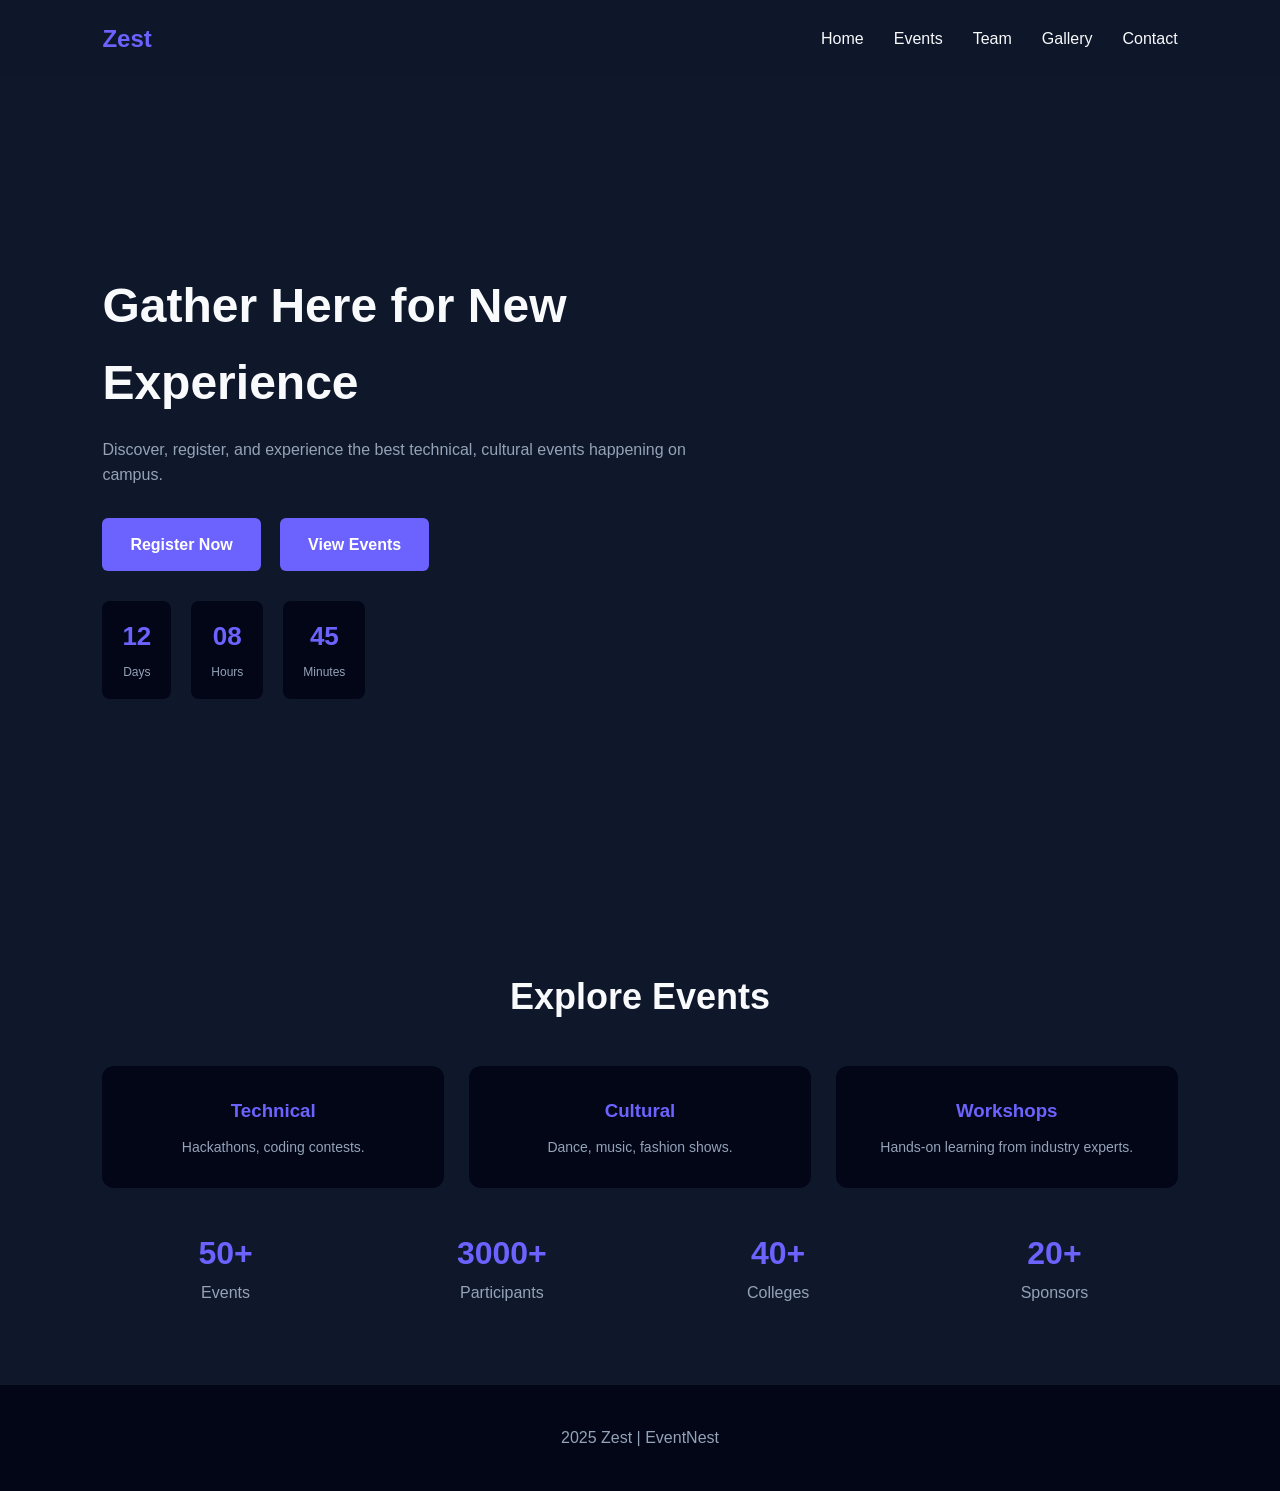
==== HomePage.html @ cb659fc9 "committed lab01 task" ====
<!DOCTYPE html>
<html lang="en">
<head>
    <meta charset="UTF-8">
    <meta name="viewport" content="width=device-width, initial-scale=1.0">
    <title>EventNest</title>

    <style>
        :root {
            --primary: #6c63ff;
            --dark: #0f172a;
            --light: #f8fafc;
            --muted: #94a3b8;
        }

        * {
            margin: 0;
            padding: 0;
            box-sizing: border-box;
            font-family: "Segoe UI", sans-serif;
        }

        body {
            background: var(--dark);
            color: var(--light);
            line-height: 1.6;
        }

        a {
            text-decoration: none;
            color: inherit;
        }

        nav {
            display: flex;
            justify-content: space-between;
            align-items: center;
            padding: 20px 8%;
            position: sticky;
            top: 0;
            background: rgba(15, 23, 42, 0.95);
            z-index: 100;
        }

        nav h1 {
            font-size: 24px;
            font-weight: 700;
            color: var(--primary);
        }

        nav ul {
            list-style: none;
            display: flex;
            gap: 30px;
        }

        nav ul li a:hover {
            color: var(--primary);
        }

        .hero {
            min-height: 90vh;
            display: flex;
            align-items: center;
            padding: 0 8%;
            background: linear-gradient(to right, rgba(15,23,42,0.9), rgba(15,23,42,0.6)),
                        url("https://images.unsplash.com/photo-1523580494863-6f3031224c94") center/cover;
        }

        .hero-content {
            max-width: 600px;
        }

        .hero h2 {
            font-size: 48px;
            margin-bottom: 15px;
        }

        .hero p {
            color: var(--muted);
            margin-bottom: 30px;
        }

        .cta-btn {
            padding: 14px 28px;
            background: var(--primary);
            color: #fff;
            border-radius: 6px;
            font-weight: 600;
            display: inline-block;
            margin-right: 15px;
        } 

        /* COUNTDOWN */
        .countdown {
            margin-top: 30px;
            display: flex;
            gap: 20px;
        }

        .time-box {
            text-align: center;
            background: #020617;
            padding: 15px 20px;
            border-radius: 8px;
        }

        .time-box h3 {
            font-size: 26px;
            color: var(--primary);
        }

        .time-box span {
            font-size: 12px;
            color: var(--muted);
        }

        
        .section {
            padding: 80px 8%;
        }

        .section h2 {
            font-size: 36px;
            margin-bottom: 40px;
            text-align: center;
        }

        .categories {
            display: grid;
            grid-template-columns: repeat(auto-fit, minmax(220px, 1fr));
            gap: 25px;
        }

        .card {
            background: #020617;
            padding: 30px;
            border-radius: 12px;
            text-align: center;
            transition: 0.3s;
        }

        .card:hover {
            transform: translateY(-8px);
            background: #020617;
        }

        .card h3 {
            margin-bottom: 10px;
            color: var(--primary);
        }

        .card p {
            color: var(--muted);
            font-size: 14px;
        }
        .stats {
            display: grid;
            grid-template-columns: repeat(auto-fit, minmax(180px, 1fr));
            gap: 30px;
            text-align: center;
            margin-top: 40px;
        }

        .stat h3 {
            font-size: 32px;
            color: var(--primary);
        }

        .stat span {
            color: var(--muted);
        }
        footer {
            background: #020617;
            padding: 40px 8%;
            text-align: center;
            color: var(--muted);
        }

        @media (max-width: 768px) {
            .hero h2 {
                font-size: 36px;
            }

            nav ul {
                gap: 15px;
            }
        }
    </style>
</head>

<body>

    <nav>
        <h1>Zest</h1>
        <ul>
            <li><a href="#">Home</a></li>
            <li><a href="#">Events</a></li>
            <li><a href="#">Team</a></li>
            <li><a href="#">Gallery</a></li>
            <li><a href="#">Contact</a></li>
        </ul>
    </nav> 
    <section class="hero">
        <div class="hero-content">
            <h2>Gather Here for New Experience</h2>
            <p>Discover, register, and experience the best technical, cultural events happening on campus.</p>

            <a href="#" class="cta-btn">Register Now</a>
            <a href="#" class="cta-btn">View Events</a>

            <div class="countdown">
                <div class="time-box">
                    <h3>12</h3>
                    <span>Days</span>
                </div>
                <div class="time-box">
                    <h3>08</h3>
                    <span>Hours</span>
                </div>
                <div class="time-box">
                    <h3>45</h3>
                    <span>Minutes</span>
                </div>
            </div>
        </div>
    </section>

    <section class="section">
        <h2>Explore Events</h2>

        <div class="categories">
            <div class="card">
                <h3>Technical</h3>
                <p>Hackathons, coding contests.</p>
            </div>

            <div class="card">
                <h3>Cultural</h3>
                <p>Dance, music, fashion shows.</p>
            </div>


            <div class="card">
                <h3>Workshops</h3>
                <p>Hands-on learning from industry experts.</p>
            </div>
        </div>

        <div class="stats">
            <div class="stat">
                <h3>50+</h3>
                <span>Events</span>
            </div>
            <div class="stat">
                <h3>3000+</h3>
                <span>Participants</span>
            </div>
            <div class="stat">
                <h3>40+</h3>
                <span>Colleges</span>
            </div>
            <div class="stat">
                <h3>20+</h3>
                <span>Sponsors</span>
            </div>
        </div>
    </section>

    <footer>
        <p> 2025 Zest | EventNest</p>
    </footer>

</body>
</html>
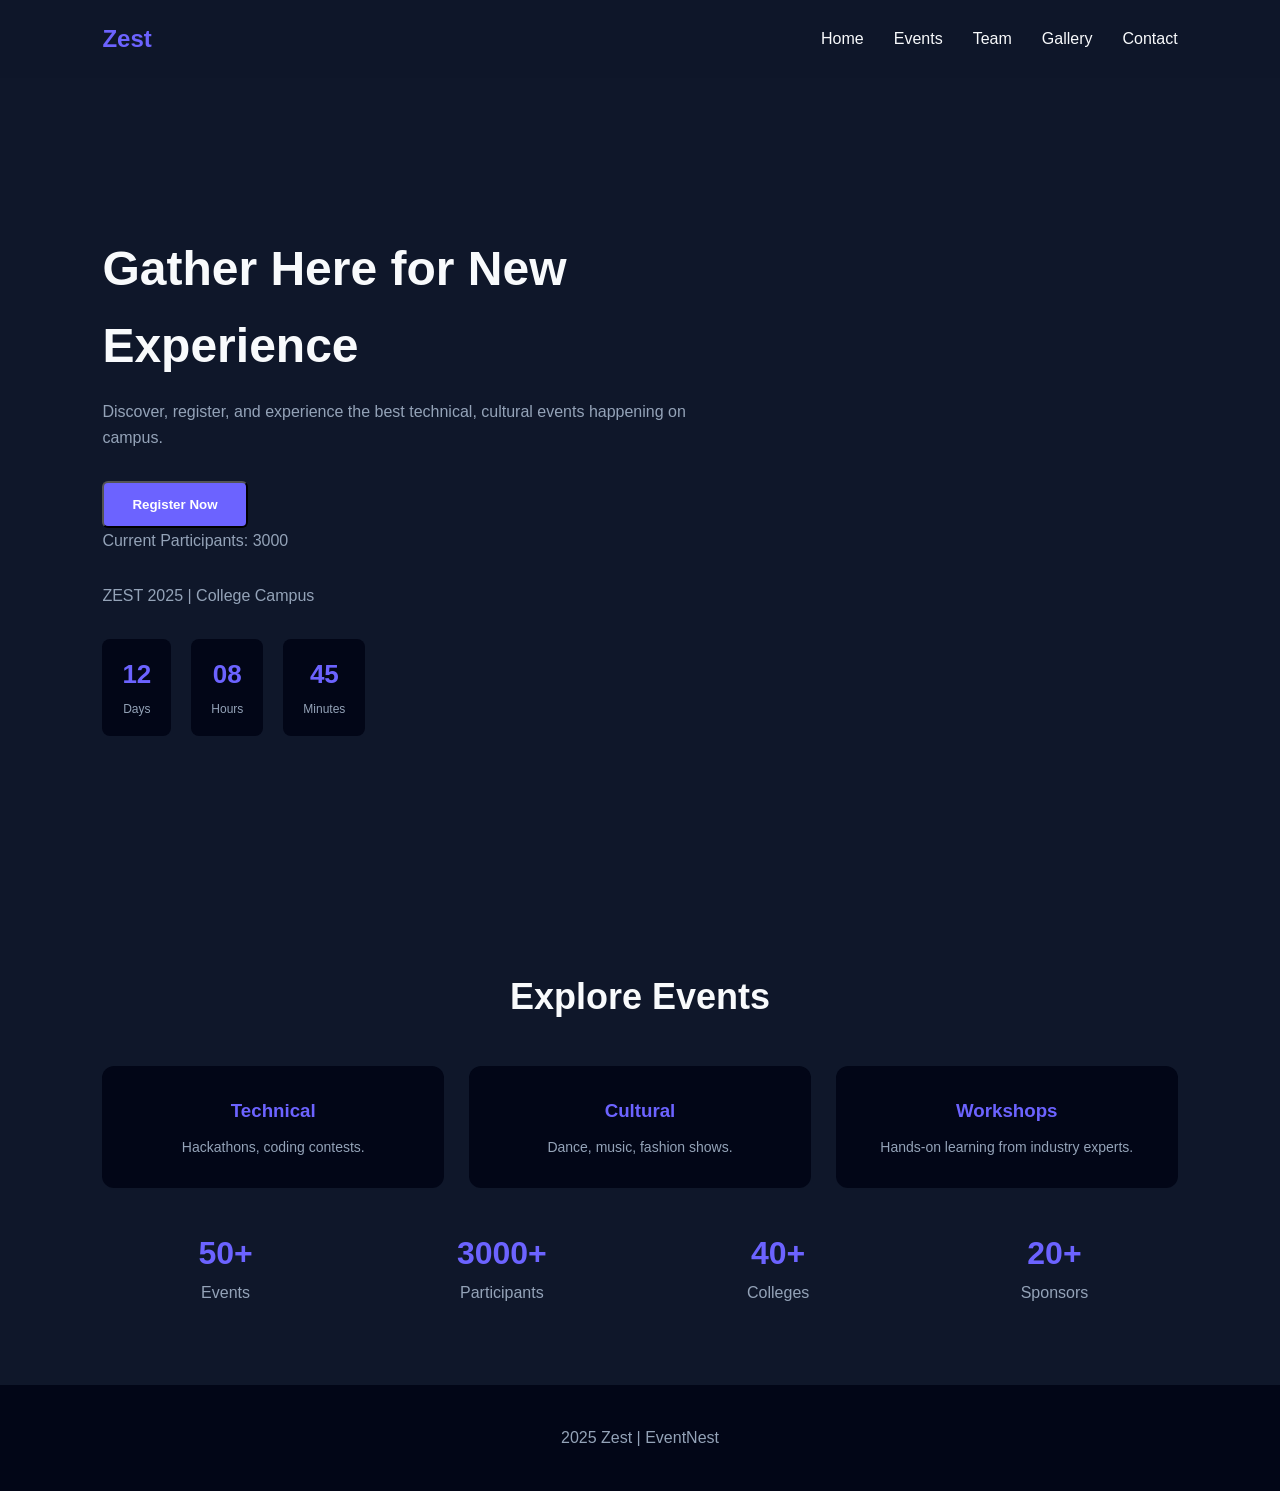
==== commit 68cd8a0e: "added javascript features" ====
--- a/HomePage.html
+++ b/HomePage.html
@@ -4,6 +4,7 @@
     <meta charset="UTF-8">
     <meta name="viewport" content="width=device-width, initial-scale=1.0">
     <title>EventNest</title>
+    <link rel="icon" type="image/png" href="/favicon.png">
 
     <style>
         :root {
@@ -187,6 +188,8 @@
             }
         }
     </style>
+   
+
 </head>
 
 <body>
@@ -205,10 +208,14 @@
         <div class="hero-content">
             <h2>Gather Here for New Experience</h2>
             <p>Discover, register, and experience the best technical, cultural events happening on campus.</p>
-
-            <a href="#" class="cta-btn">Register Now</a>
-            <a href="#" class="cta-btn">View Events</a>
-
+            <p id="welcomeMsg"></p>
+
+            <button class="cta-btn" id="registerBtn">Register Now</button>
+
+            <p id="participantInfo"></p>
+            <p id="eventInfo"></p>
+
+             
             <div class="countdown">
                 <div class="time-box">
                     <h3>12</h3>
@@ -270,6 +277,77 @@
     <footer>
         <p> 2025 Zest | EventNest</p>
     </footer>
-
+     <script> 
+
+const eventName = "ZEST 2025";
+ 
+let participantCount = 3000;
+ 
+console.log("Event:", eventName);
+console.log("Participants:", participantCount);
+
+document.getElementById("participantInfo").innerText =
+  `Current Participants: ${participantCount}`;
+ 
+// eventName = "NEW EVENT";
+ 
+function updateWelcomeMessage(name) {
+  return `Welcome ${name}! Get ready for ${eventName}`;
+}
+ 
+const incrementParticipants = function () {
+  participantCount++;
+  document.getElementById("participantInfo").innerText =
+    `Current Participants: ${participantCount}`;
+};
+ 
+const showAlert = () => {
+  alert("Registration Successful!");
+};
+ 
+
+const eventDetails = {
+  title: "ZEST 2025",
+  location: "College Campus",
+  registrations: participantCount,
+ 
+  addRegistration: function () {
+    this.registrations++;
+    participantCount = this.registrations;
+    console.log(this);
+  }
+};
+ 
+console.log(eventDetails.title);
+console.log(eventDetails["location"]);
+
+document.getElementById("eventInfo").innerText =
+  `${eventDetails.title} | ${eventDetails.location}`;
+ 
+document.getElementById("registerBtn").addEventListener("click", function () {
+  const confirmRegister = confirm("Do you want to register for ZEST 2025?");
+  
+  if (confirmRegister) {
+    const userName = prompt("Enter your name:");
+
+    if (userName) {
+      document.getElementById("welcomeMsg").innerText =
+        updateWelcomeMessage(userName);
+
+      eventDetails.addRegistration();
+      incrementParticipants();
+      showAlert();
+    }
+  }
+});
+ 
+document.getElementById("registerBtn").addEventListener("mouseover", function () {
+  this.style.backgroundColor = "#D70077";
+});
+ 
+document.getElementById("registerBtn").addEventListener("mouseout", function () {
+  this.style.backgroundColor = "";
+});
+</script>
 </body>
 </html>
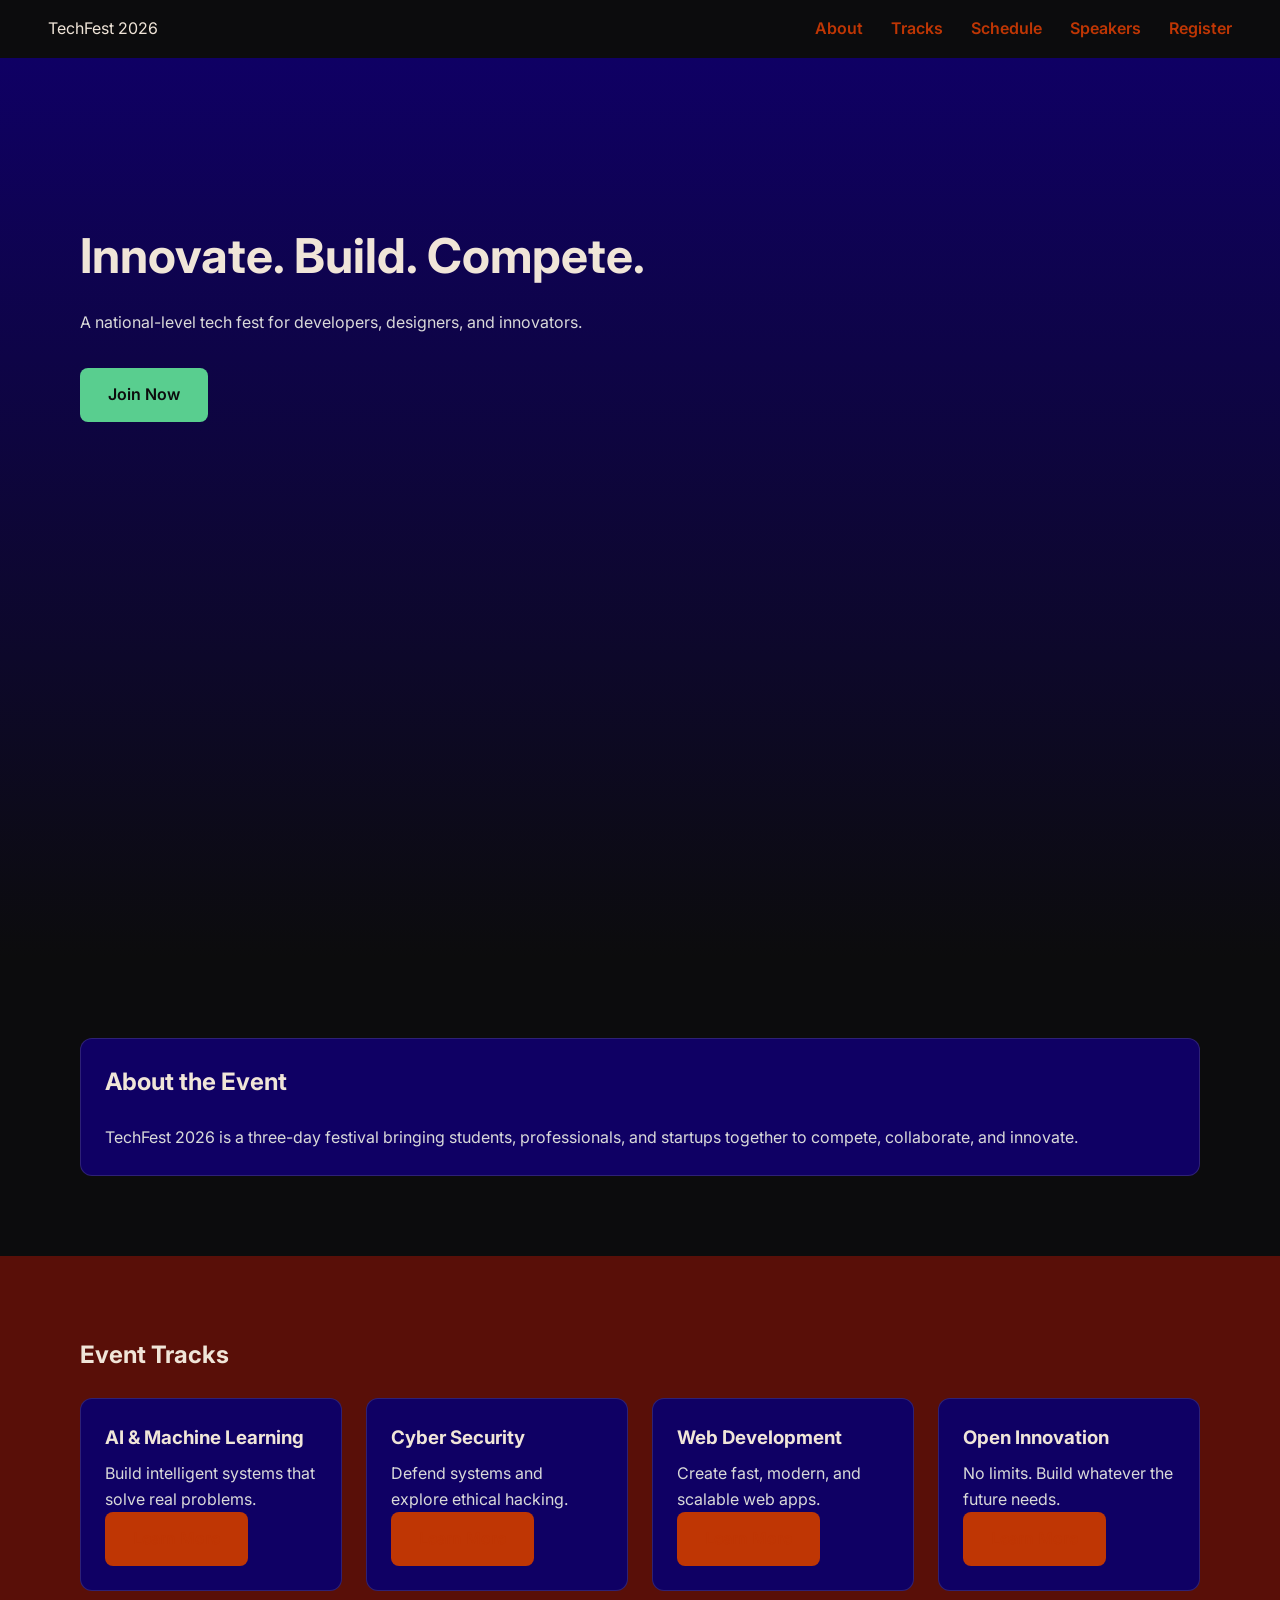
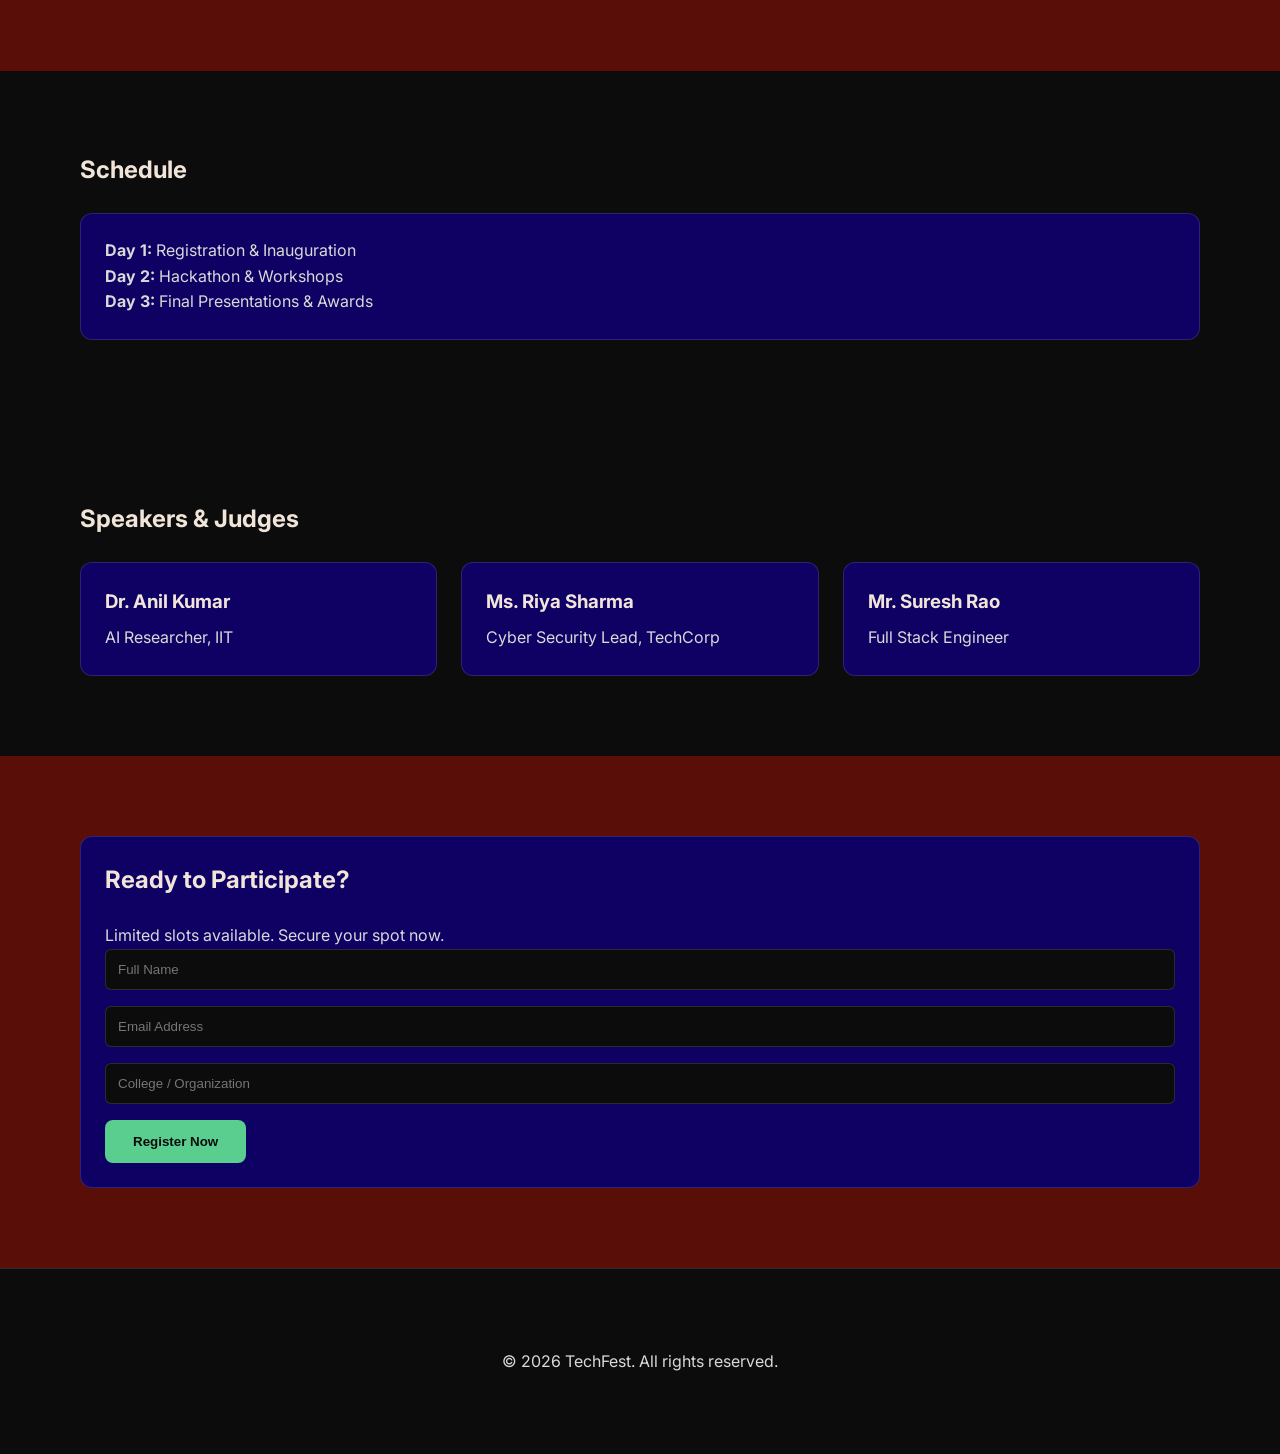
==== commit 1dea9528: "file functions and task" ====
--- a/HomePage.html
+++ b/HomePage.html
@@ -1,353 +1,119 @@
 <!DOCTYPE html>
 <html lang="en">
 <head>
-    <meta charset="UTF-8">
-    <meta name="viewport" content="width=device-width, initial-scale=1.0">
-    <title>EventNest</title>
-    <link rel="icon" type="image/png" href="/favicon.png">
-
-    <style>
-        :root {
-            --primary: #6c63ff;
-            --dark: #0f172a;
-            --light: #f8fafc;
-            --muted: #94a3b8;
-        }
-
-        * {
-            margin: 0;
-            padding: 0;
-            box-sizing: border-box;
-            font-family: "Segoe UI", sans-serif;
-        }
-
-        body {
-            background: var(--dark);
-            color: var(--light);
-            line-height: 1.6;
-        }
-
-        a {
-            text-decoration: none;
-            color: inherit;
-        }
-
-        nav {
-            display: flex;
-            justify-content: space-between;
-            align-items: center;
-            padding: 20px 8%;
-            position: sticky;
-            top: 0;
-            background: rgba(15, 23, 42, 0.95);
-            z-index: 100;
-        }
-
-        nav h1 {
-            font-size: 24px;
-            font-weight: 700;
-            color: var(--primary);
-        }
-
-        nav ul {
-            list-style: none;
-            display: flex;
-            gap: 30px;
-        }
-
-        nav ul li a:hover {
-            color: var(--primary);
-        }
-
-        .hero {
-            min-height: 90vh;
-            display: flex;
-            align-items: center;
-            padding: 0 8%;
-            background: linear-gradient(to right, rgba(15,23,42,0.9), rgba(15,23,42,0.6)),
-                        url("https://images.unsplash.com/photo-1523580494863-6f3031224c94") center/cover;
-        }
-
-        .hero-content {
-            max-width: 600px;
-        }
-
-        .hero h2 {
-            font-size: 48px;
-            margin-bottom: 15px;
-        }
-
-        .hero p {
-            color: var(--muted);
-            margin-bottom: 30px;
-        }
-
-        .cta-btn {
-            padding: 14px 28px;
-            background: var(--primary);
-            color: #fff;
-            border-radius: 6px;
-            font-weight: 600;
-            display: inline-block;
-            margin-right: 15px;
-        } 
-
-        /* COUNTDOWN */
-        .countdown {
-            margin-top: 30px;
-            display: flex;
-            gap: 20px;
-        }
-
-        .time-box {
-            text-align: center;
-            background: #020617;
-            padding: 15px 20px;
-            border-radius: 8px;
-        }
-
-        .time-box h3 {
-            font-size: 26px;
-            color: var(--primary);
-        }
-
-        .time-box span {
-            font-size: 12px;
-            color: var(--muted);
-        }
-
-        
-        .section {
-            padding: 80px 8%;
-        }
-
-        .section h2 {
-            font-size: 36px;
-            margin-bottom: 40px;
-            text-align: center;
-        }
-
-        .categories {
-            display: grid;
-            grid-template-columns: repeat(auto-fit, minmax(220px, 1fr));
-            gap: 25px;
-        }
-
-        .card {
-            background: #020617;
-            padding: 30px;
-            border-radius: 12px;
-            text-align: center;
-            transition: 0.3s;
-        }
-
-        .card:hover {
-            transform: translateY(-8px);
-            background: #020617;
-        }
-
-        .card h3 {
-            margin-bottom: 10px;
-            color: var(--primary);
-        }
-
-        .card p {
-            color: var(--muted);
-            font-size: 14px;
-        }
-        .stats {
-            display: grid;
-            grid-template-columns: repeat(auto-fit, minmax(180px, 1fr));
-            gap: 30px;
-            text-align: center;
-            margin-top: 40px;
-        }
-
-        .stat h3 {
-            font-size: 32px;
-            color: var(--primary);
-        }
-
-        .stat span {
-            color: var(--muted);
-        }
-        footer {
-            background: #020617;
-            padding: 40px 8%;
-            text-align: center;
-            color: var(--muted);
-        }
-
-        @media (max-width: 768px) {
-            .hero h2 {
-                font-size: 36px;
-            }
-
-            nav ul {
-                gap: 15px;
-            }
-        }
-    </style>
-   
-
+  <meta charset="UTF-8">
+  <meta name="viewport" content="width=device-width, initial-scale=1.0">
+  <title>TechFest 2026</title>
+  <link href="https://fonts.googleapis.com/css2?family=Inter:wght@400;600;700&display=swap" rel="stylesheet">
+  <link rel="stylesheet" href="styles.css">
 </head>
-
 <body>
 
-    <nav>
-        <h1>Zest</h1>
-        <ul>
-            <li><a href="#">Home</a></li>
-            <li><a href="#">Events</a></li>
-            <li><a href="#">Team</a></li>
-            <li><a href="#">Gallery</a></li>
-            <li><a href="#">Contact</a></li>
-        </ul>
-    </nav> 
-    <section class="hero">
-        <div class="hero-content">
-            <h2>Gather Here for New Experience</h2>
-            <p>Discover, register, and experience the best technical, cultural events happening on campus.</p>
-            <p id="welcomeMsg"></p>
+  <!-- ================= NAVBAR ================= -->
+  <nav class="navbar">
+    <div class="logo">TechFest 2026</div>
+    <div class="nav-links">
+      <a href="#about" class="active">About</a>
+      <a href="#tracks">Tracks</a>
+      <a href="#schedule">Schedule</a>
+      <a href="#speakers">Speakers</a>
+      <a href="#register">Register</a>
+    </div>
+  </nav>
 
-            <button class="cta-btn" id="registerBtn">Register Now</button>
+  <!-- ================= HERO ================= -->
+  <header class="hero">
+    <div class="hero-content">
+      <h1>Innovate. Build. Compete.</h1>
+      <p>A national-level tech fest for developers, designers, and innovators.</p>
+      <a href="#register" class="btn-primary">Join Now</a>
+    </div>
+  </header>
 
-            <p id="participantInfo"></p>
-            <p id="eventInfo"></p>
+  <!-- ================= ABOUT ================= -->
+  <section id="about" class="section">
+    <div class="card">
+      <h2>About the Event</h2>
+      <p>
+        TechFest 2026 is a three-day festival bringing students, professionals, and startups together to compete, collaborate, and innovate.
+      </p>
+    </div>
+  </section>
 
-             
-            <div class="countdown">
-                <div class="time-box">
-                    <h3>12</h3>
-                    <span>Days</span>
-                </div>
-                <div class="time-box">
-                    <h3>08</h3>
-                    <span>Hours</span>
-                </div>
-                <div class="time-box">
-                    <h3>45</h3>
-                    <span>Minutes</span>
-                </div>
-            </div>
-        </div>
-    </section>
+  <!-- ================= TRACKS ================= -->
+  <section id="tracks" class="section section-accent">
+    <h2>Event Tracks</h2>
+    <div class="grid">
+      <div class="card">
+        <h3>AI & Machine Learning</h3>
+        <p>Build intelligent systems that solve real problems.</p>
+        <a class="btn-secondary" href="#">Learn More</a>
+      </div>
+      <div class="card">
+        <h3>Cyber Security</h3>
+        <p>Defend systems and explore ethical hacking.</p>
+        <a class="btn-secondary" href="#">Learn More</a>
+      </div>
+      <div class="card">
+        <h3>Web Development</h3>
+        <p>Create fast, modern, and scalable web apps.</p>
+        <a class="btn-secondary" href="#">Learn More</a>
+      </div>
+      <div class="card">
+        <h3>Open Innovation</h3>
+        <p>No limits. Build whatever the future needs.</p>
+        <a class="btn-secondary" href="#">Learn More</a>
+      </div>
+    </div>
+  </section>
 
-    <section class="section">
-        <h2>Explore Events</h2>
+  <!-- ================= SCHEDULE ================= -->
+  <section id="schedule" class="section">
+    <h2>Schedule</h2>
+    <div class="card">
+      <p><strong>Day 1:</strong> Registration & Inauguration</p>
+      <p><strong>Day 2:</strong> Hackathon & Workshops</p>
+      <p><strong>Day 3:</strong> Final Presentations & Awards</p>
+    </div>
+  </section>
 
-        <div class="categories">
-            <div class="card">
-                <h3>Technical</h3>
-                <p>Hackathons, coding contests.</p>
-            </div>
+  <!-- ================= SPEAKERS ================= -->
+  <section id="speakers" class="section">
+    <h2>Speakers & Judges</h2>
+    <div class="grid">
+      <div class="card">
+        <h3>Dr. Anil Kumar</h3>
+        <p>AI Researcher, IIT</p>
+      </div>
+      <div class="card">
+        <h3>Ms. Riya Sharma</h3>
+        <p>Cyber Security Lead, TechCorp</p>
+      </div>
+      <div class="card">
+        <h3>Mr. Suresh Rao</h3>
+        <p>Full Stack Engineer</p>
+      </div>
+    </div>
+  </section>
 
-            <div class="card">
-                <h3>Cultural</h3>
-                <p>Dance, music, fashion shows.</p>
-            </div>
+  <!-- ================= REGISTER ================= -->
+  <section id="register" class="section section-accent">
+    <div class="card">
+      <h2>Ready to Participate?</h2>
+      <p>Limited slots available. Secure your spot now.</p>
+      <form>
+        <input type="text" placeholder="Full Name" required>
+        <input type="email" placeholder="Email Address" required>
+        <input type="text" placeholder="College / Organization" required>
+        <button type="submit" class="btn-primary">Register Now</button>
+      </form>
+    </div>
+  </section>
 
+  <!-- ================= FOOTER ================= -->
+  <footer class="section">
+    <p>© 2026 TechFest. All rights reserved.</p>
+  </footer>
 
-            <div class="card">
-                <h3>Workshops</h3>
-                <p>Hands-on learning from industry experts.</p>
-            </div>
-        </div>
-
-        <div class="stats">
-            <div class="stat">
-                <h3>50+</h3>
-                <span>Events</span>
-            </div>
-            <div class="stat">
-                <h3>3000+</h3>
-                <span>Participants</span>
-            </div>
-            <div class="stat">
-                <h3>40+</h3>
-                <span>Colleges</span>
-            </div>
-            <div class="stat">
-                <h3>20+</h3>
-                <span>Sponsors</span>
-            </div>
-        </div>
-    </section>
-
-    <footer>
-        <p> 2025 Zest | EventNest</p>
-    </footer>
-     <script> 
-
-const eventName = "ZEST 2025";
- 
-let participantCount = 3000;
- 
-console.log("Event:", eventName);
-console.log("Participants:", participantCount);
-
-document.getElementById("participantInfo").innerText =
-  `Current Participants: ${participantCount}`;
- 
-// eventName = "NEW EVENT";
- 
-function updateWelcomeMessage(name) {
-  return `Welcome ${name}! Get ready for ${eventName}`;
-}
- 
-const incrementParticipants = function () {
-  participantCount++;
-  document.getElementById("participantInfo").innerText =
-    `Current Participants: ${participantCount}`;
-};
- 
-const showAlert = () => {
-  alert("Registration Successful!");
-};
- 
-
-const eventDetails = {
-  title: "ZEST 2025",
-  location: "College Campus",
-  registrations: participantCount,
- 
-  addRegistration: function () {
-    this.registrations++;
-    participantCount = this.registrations;
-    console.log(this);
-  }
-};
- 
-console.log(eventDetails.title);
-console.log(eventDetails["location"]);
-
-document.getElementById("eventInfo").innerText =
-  `${eventDetails.title} | ${eventDetails.location}`;
- 
-document.getElementById("registerBtn").addEventListener("click", function () {
-  const confirmRegister = confirm("Do you want to register for ZEST 2025?");
-  
-  if (confirmRegister) {
-    const userName = prompt("Enter your name:");
-
-    if (userName) {
-      document.getElementById("welcomeMsg").innerText =
-        updateWelcomeMessage(userName);
-
-      eventDetails.addRegistration();
-      incrementParticipants();
-      showAlert();
-    }
-  }
-});
- 
-document.getElementById("registerBtn").addEventListener("mouseover", function () {
-  this.style.backgroundColor = "#D70077";
-});
- 
-document.getElementById("registerBtn").addEventListener("mouseout", function () {
-  this.style.backgroundColor = "";
-});
-</script>
 </body>
 </html>
--- a/styles.css
+++ b/styles.css
@@ -0,0 +1,270 @@
+/* =========================
+   ROOT COLOR SYSTEM
+   ========================= */
+:root {
+  /* Backgrounds */
+  --bg-primary: #0c0c0d;
+  --bg-secondary: #0f0064;
+  --bg-accent: #590f08;
+
+  /* Text */
+  --text-primary: #f0e5d8;
+  --text-secondary: #D9D9D9;
+  --text-inverse: #bf3604;
+
+  /* Accents */
+  --accent-primary: #bf3604;
+  --accent-secondary: #8c1c03;
+  --accent-dark: #590f08;
+
+  /* Success */
+  --success: #59ce8f;
+
+  /* Navbar */
+  --nav-bg: #0c0c0d;
+  --active-link: #bf3604;
+  --hover-link: #59ce8f;
+
+  /* Buttons */
+  --btn-bgprimary: #59ce8f;
+  --btn-bgsecondary: #bf3604;
+  --btn-textprimary: #0c0c0d;
+  --btn-textsecondary: #bf3604;
+  --btn-hoverprimary: #00a14b;
+  --btn-hoverbgsecondary: #8c1c03;
+  --btn-hovertextsecondary: #f0e5d8;
+
+  /* Borders */
+  --border-default: rgba(217, 217, 217, 0.15);
+}
+
+/* =========================
+   GLOBAL RESET & BASE
+   ========================= */
+* {
+  margin: 0;
+  padding: 0;
+  box-sizing: border-box;
+}
+
+body {
+  font-family: 'Inter', sans-serif;
+  background-color: var(--bg-primary);
+  color: var(--text-primary);
+  line-height: 1.6;
+}
+
+/* =========================
+   LINKS
+   ========================= */
+a {
+  color: var(--accent-primary);
+  text-decoration: none;
+}
+
+a:hover {
+  color: var(--hover-link);
+}
+
+/* =========================
+   NAVBAR
+   ========================= */
+.navbar {
+  display: flex;
+  justify-content: space-between;
+  align-items: center;
+  background-color: var(--nav-bg);
+  padding: 16px 48px;
+  position: sticky;
+  top: 0;
+  z-index: 100;
+}
+
+.navbar a {
+  margin-left: 24px;
+  font-weight: 600;
+}
+
+.navbar a.active {
+  color: var(--active-link);
+}
+
+/* =========================
+   LAYOUT HELPERS
+   ========================= */
+.section {
+  padding: 80px;
+}
+
+.section-accent {
+  background-color: var(--bg-accent);
+}
+
+.grid {
+  display: grid;
+  grid-template-columns: repeat(auto-fit, minmax(220px, 1fr));
+  gap: 24px;
+}
+
+/* =========================
+   HERO
+   ========================= */
+.hero {
+  min-height: 100vh;
+  padding: 40px 80px;
+  background: linear-gradient(
+    to bottom,
+    var(--bg-secondary),
+    var(--bg-primary)
+  );
+}
+
+.hero-content {
+  margin-top: 120px;
+  max-width: 600px;
+}
+
+.hero-content h1 {
+  font-size: 3rem;
+  margin-bottom: 16px;
+}
+
+.hero-content p {
+  color: var(--text-secondary);
+  margin-bottom: 32px;
+}
+
+/* =========================
+   BUTTONS
+   ========================= */
+.btn-primary {
+  display: inline-block;
+  background-color: var(--btn-bgprimary);
+  color: var(--btn-textprimary);
+  border: none;
+  padding: 14px 28px;
+  border-radius: 8px;
+  font-weight: 600;
+  cursor: pointer;
+  transition: all 0.3s ease;
+}
+
+.btn-primary:hover {
+  background-color: var(--btn-hoverprimary);
+}
+
+.btn-secondary {
+  display: inline-block;
+  background-color: var(--btn-bgsecondary);
+  color: var(--btn-textsecondary);
+  border: none;
+  padding: 14px 28px;
+  border-radius: 8px;
+  font-weight: 600;
+  cursor: pointer;
+  transition: all 0.3s ease;
+}
+
+.btn-secondary:hover {
+  background-color: var(--btn-hoverbgsecondary);
+  color: var(--btn-hovertextsecondary);
+}
+
+/* =========================
+   CARDS
+   ========================= */
+.card {
+  background-color: var(--bg-secondary);
+  border: 1px solid var(--border-default);
+  border-radius: 12px;
+  padding: 24px;
+}
+
+/* =========================
+   TYPOGRAPHY
+   ========================= */
+h1, h2, h3 {
+  color: var(--text-primary);
+}
+
+h2 {
+  margin-bottom: 24px;
+}
+
+h3 {
+  margin-bottom: 8px;
+}
+
+p {
+  color: var(--text-secondary);
+}
+
+.highlight {
+  color: var(--accent-primary);
+}
+
+.success-text {
+  color: var(--success);
+}
+
+/* =========================
+   FORMS
+   ========================= */
+input,
+textarea,
+select {
+  width: 100%;
+  background-color: var(--bg-primary);
+  color: var(--text-primary);
+  border: 1px solid var(--border-default);
+  padding: 12px;
+  border-radius: 6px;
+  margin-bottom: 16px;
+}
+
+input:focus,
+textarea:focus,
+select:focus {
+  outline: none;
+  border-color: var(--accent-primary);
+}
+
+/* =========================
+   FOOTER
+   ========================= */
+footer {
+  text-align: center;
+  border-top: 1px solid var(--border-default);
+  padding: 24px 0;
+}
+
+footer p {
+  color: var(--text-secondary);
+}
+
+/* =========================
+   RESPONSIVE
+   ========================= */
+@media (max-width: 768px) {
+  .section {
+    padding: 48px 24px;
+  }
+
+  .hero {
+    padding: 32px 24px;
+  }
+
+  .hero-content h1 {
+    font-size: 2.2rem;
+  }
+
+  .navbar {
+    flex-direction: column;
+    align-items: flex-start;
+  }
+
+  .navbar a {
+    margin-left: 0;
+    margin-top: 12px;
+  }
+}
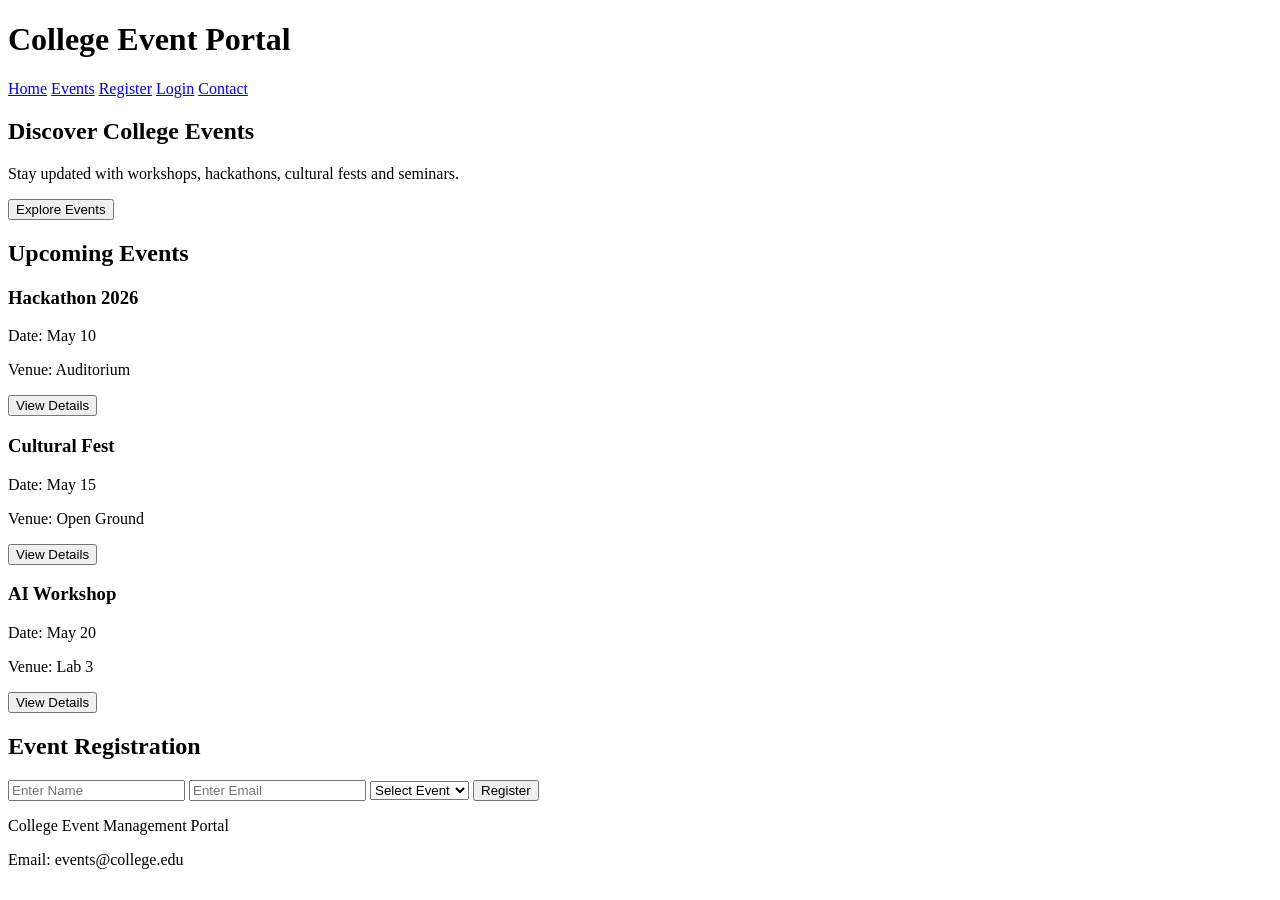
==== commit 2174f9ce: "modified ui colors" ====
--- a/HomePage.html
+++ b/HomePage.html
@@ -1,119 +1,97 @@
 <!DOCTYPE html>
-<html lang="en">
+<html>
 <head>
-  <meta charset="UTF-8">
-  <meta name="viewport" content="width=device-width, initial-scale=1.0">
-  <title>TechFest 2026</title>
-  <link href="https://fonts.googleapis.com/css2?family=Inter:wght@400;600;700&display=swap" rel="stylesheet">
-  <link rel="stylesheet" href="styles.css">
+<title>College Event Management</title>
+<link rel="stylesheet" href="style.css">
 </head>
+
 <body>
 
-  <!-- ================= NAVBAR ================= -->
-  <nav class="navbar">
-    <div class="logo">TechFest 2026</div>
-    <div class="nav-links">
-      <a href="#about" class="active">About</a>
-      <a href="#tracks">Tracks</a>
-      <a href="#schedule">Schedule</a>
-      <a href="#speakers">Speakers</a>
-      <a href="#register">Register</a>
-    </div>
-  </nav>
+<header>
+<h1>College Event Portal</h1>
 
-  <!-- ================= HERO ================= -->
-  <header class="hero">
-    <div class="hero-content">
-      <h1>Innovate. Build. Compete.</h1>
-      <p>A national-level tech fest for developers, designers, and innovators.</p>
-      <a href="#register" class="btn-primary">Join Now</a>
-    </div>
-  </header>
+<nav>
+<a href="#">Home</a>
+<a href="#">Events</a>
+<a href="#">Register</a>
+<a href="#">Login</a>
+<a href="#">Contact</a>
+</nav>
+</header>
 
-  <!-- ================= ABOUT ================= -->
-  <section id="about" class="section">
-    <div class="card">
-      <h2>About the Event</h2>
-      <p>
-        TechFest 2026 is a three-day festival bringing students, professionals, and startups together to compete, collaborate, and innovate.
-      </p>
-    </div>
-  </section>
 
-  <!-- ================= TRACKS ================= -->
-  <section id="tracks" class="section section-accent">
-    <h2>Event Tracks</h2>
-    <div class="grid">
-      <div class="card">
-        <h3>AI & Machine Learning</h3>
-        <p>Build intelligent systems that solve real problems.</p>
-        <a class="btn-secondary" href="#">Learn More</a>
-      </div>
-      <div class="card">
-        <h3>Cyber Security</h3>
-        <p>Defend systems and explore ethical hacking.</p>
-        <a class="btn-secondary" href="#">Learn More</a>
-      </div>
-      <div class="card">
-        <h3>Web Development</h3>
-        <p>Create fast, modern, and scalable web apps.</p>
-        <a class="btn-secondary" href="#">Learn More</a>
-      </div>
-      <div class="card">
-        <h3>Open Innovation</h3>
-        <p>No limits. Build whatever the future needs.</p>
-        <a class="btn-secondary" href="#">Learn More</a>
-      </div>
-    </div>
-  </section>
+<section class="hero">
 
-  <!-- ================= SCHEDULE ================= -->
-  <section id="schedule" class="section">
-    <h2>Schedule</h2>
-    <div class="card">
-      <p><strong>Day 1:</strong> Registration & Inauguration</p>
-      <p><strong>Day 2:</strong> Hackathon & Workshops</p>
-      <p><strong>Day 3:</strong> Final Presentations & Awards</p>
-    </div>
-  </section>
+<h2>Discover College Events</h2>
+<p>Stay updated with workshops, hackathons, cultural fests and seminars.</p>
 
-  <!-- ================= SPEAKERS ================= -->
-  <section id="speakers" class="section">
-    <h2>Speakers & Judges</h2>
-    <div class="grid">
-      <div class="card">
-        <h3>Dr. Anil Kumar</h3>
-        <p>AI Researcher, IIT</p>
-      </div>
-      <div class="card">
-        <h3>Ms. Riya Sharma</h3>
-        <p>Cyber Security Lead, TechCorp</p>
-      </div>
-      <div class="card">
-        <h3>Mr. Suresh Rao</h3>
-        <p>Full Stack Engineer</p>
-      </div>
-    </div>
-  </section>
+<button>Explore Events</button>
 
-  <!-- ================= REGISTER ================= -->
-  <section id="register" class="section section-accent">
-    <div class="card">
-      <h2>Ready to Participate?</h2>
-      <p>Limited slots available. Secure your spot now.</p>
-      <form>
-        <input type="text" placeholder="Full Name" required>
-        <input type="email" placeholder="Email Address" required>
-        <input type="text" placeholder="College / Organization" required>
-        <button type="submit" class="btn-primary">Register Now</button>
-      </form>
-    </div>
-  </section>
+</section>
 
-  <!-- ================= FOOTER ================= -->
-  <footer class="section">
-    <p>© 2026 TechFest. All rights reserved.</p>
-  </footer>
+
+<section class="events">
+
+<h2>Upcoming Events</h2>
+
+<div class="event-container">
+
+<div class="event-card">
+<h3>Hackathon 2026</h3>
+<p>Date: May 10</p>
+<p>Venue: Auditorium</p>
+<button>View Details</button>
+</div>
+
+<div class="event-card">
+<h3>Cultural Fest</h3>
+<p>Date: May 15</p>
+<p>Venue: Open Ground</p>
+<button>View Details</button>
+</div>
+
+<div class="event-card">
+<h3>AI Workshop</h3>
+<p>Date: May 20</p>
+<p>Venue: Lab 3</p>
+<button>View Details</button>
+</div>
+
+</div>
+
+</section>
+
+
+<section class="register">
+
+<h2>Event Registration</h2>
+
+<form>
+
+<input type="text" placeholder="Enter Name">
+<input type="email" placeholder="Enter Email">
+
+<select>
+<option>Select Event</option>
+<option>Hackathon</option>
+<option>Cultural Fest</option>
+<option>AI Workshop</option>
+</select>
+
+<button>Register</button>
+
+</form>
+
+</section>
+
+
+<footer>
+
+<p>College Event Management Portal</p>
+<p>Email: events@college.edu</p>
+
+</footer>
+
 
 </body>
-</html>
+</html>
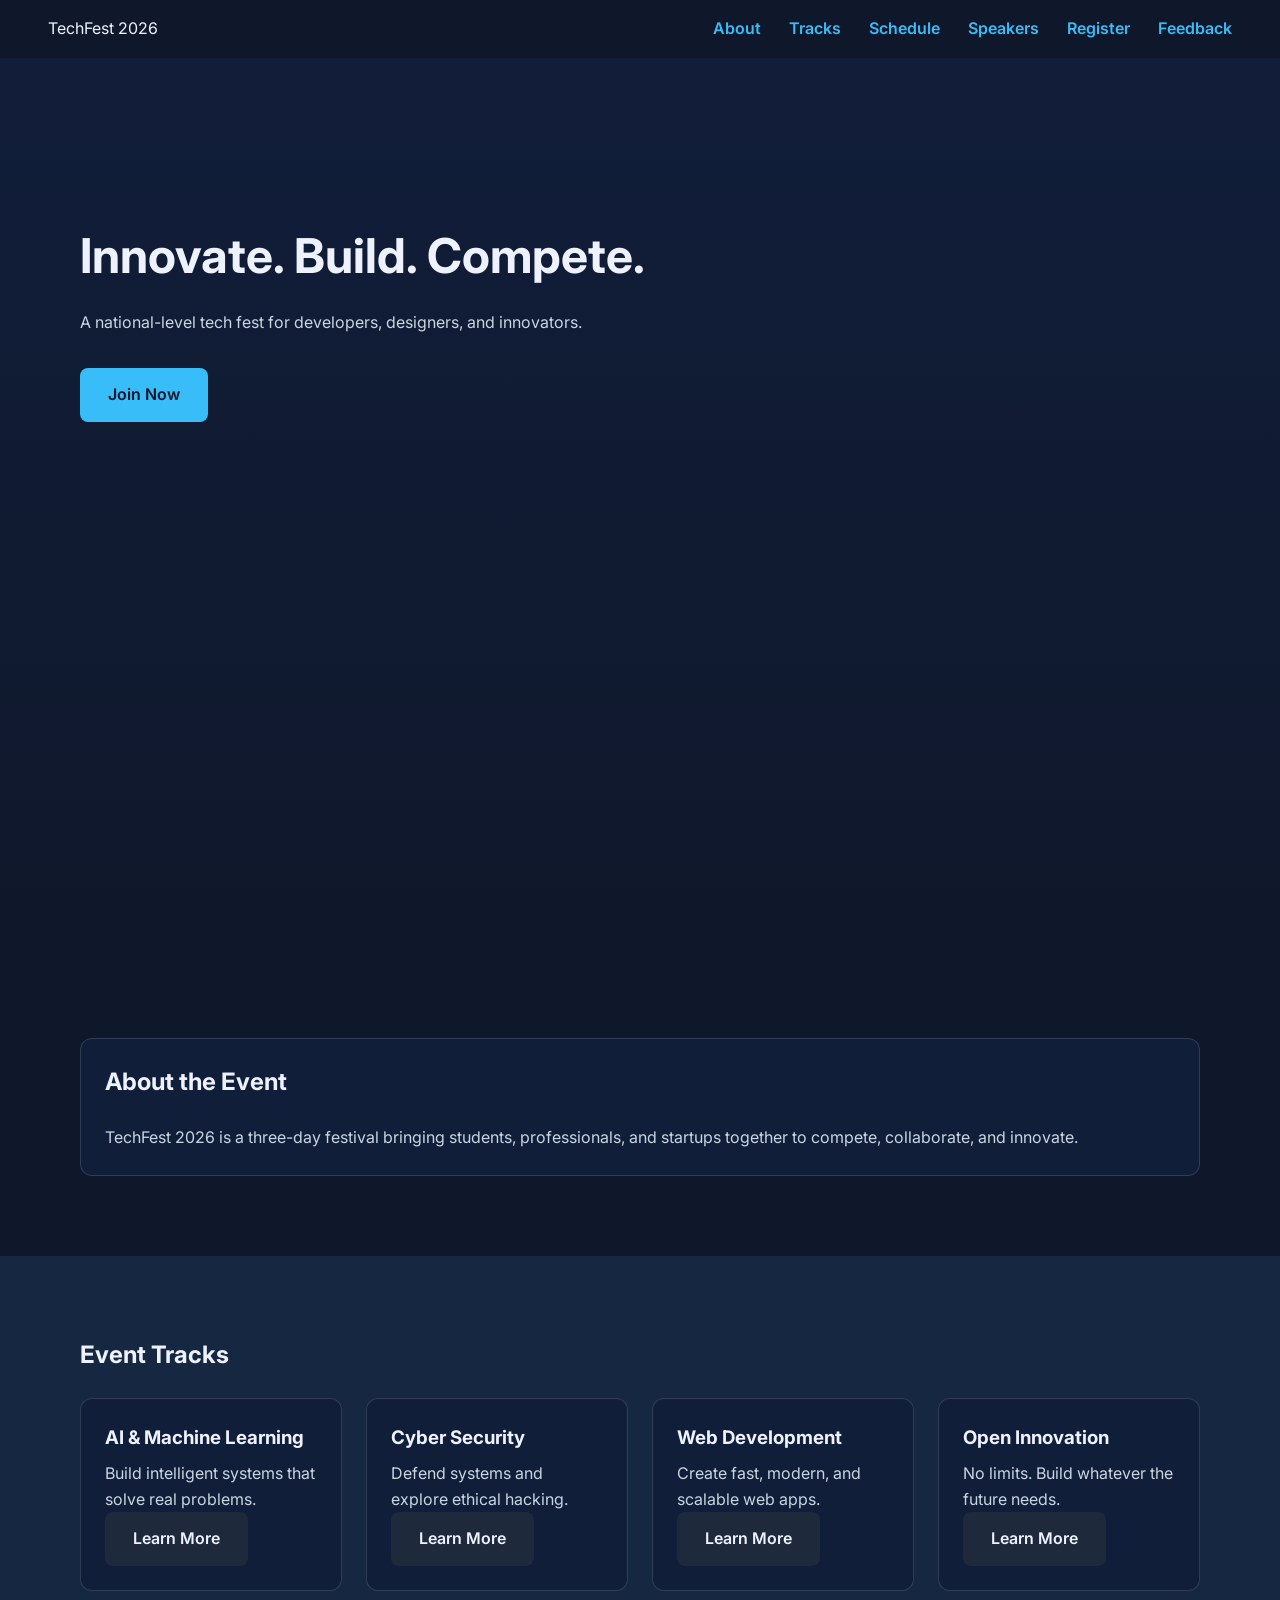
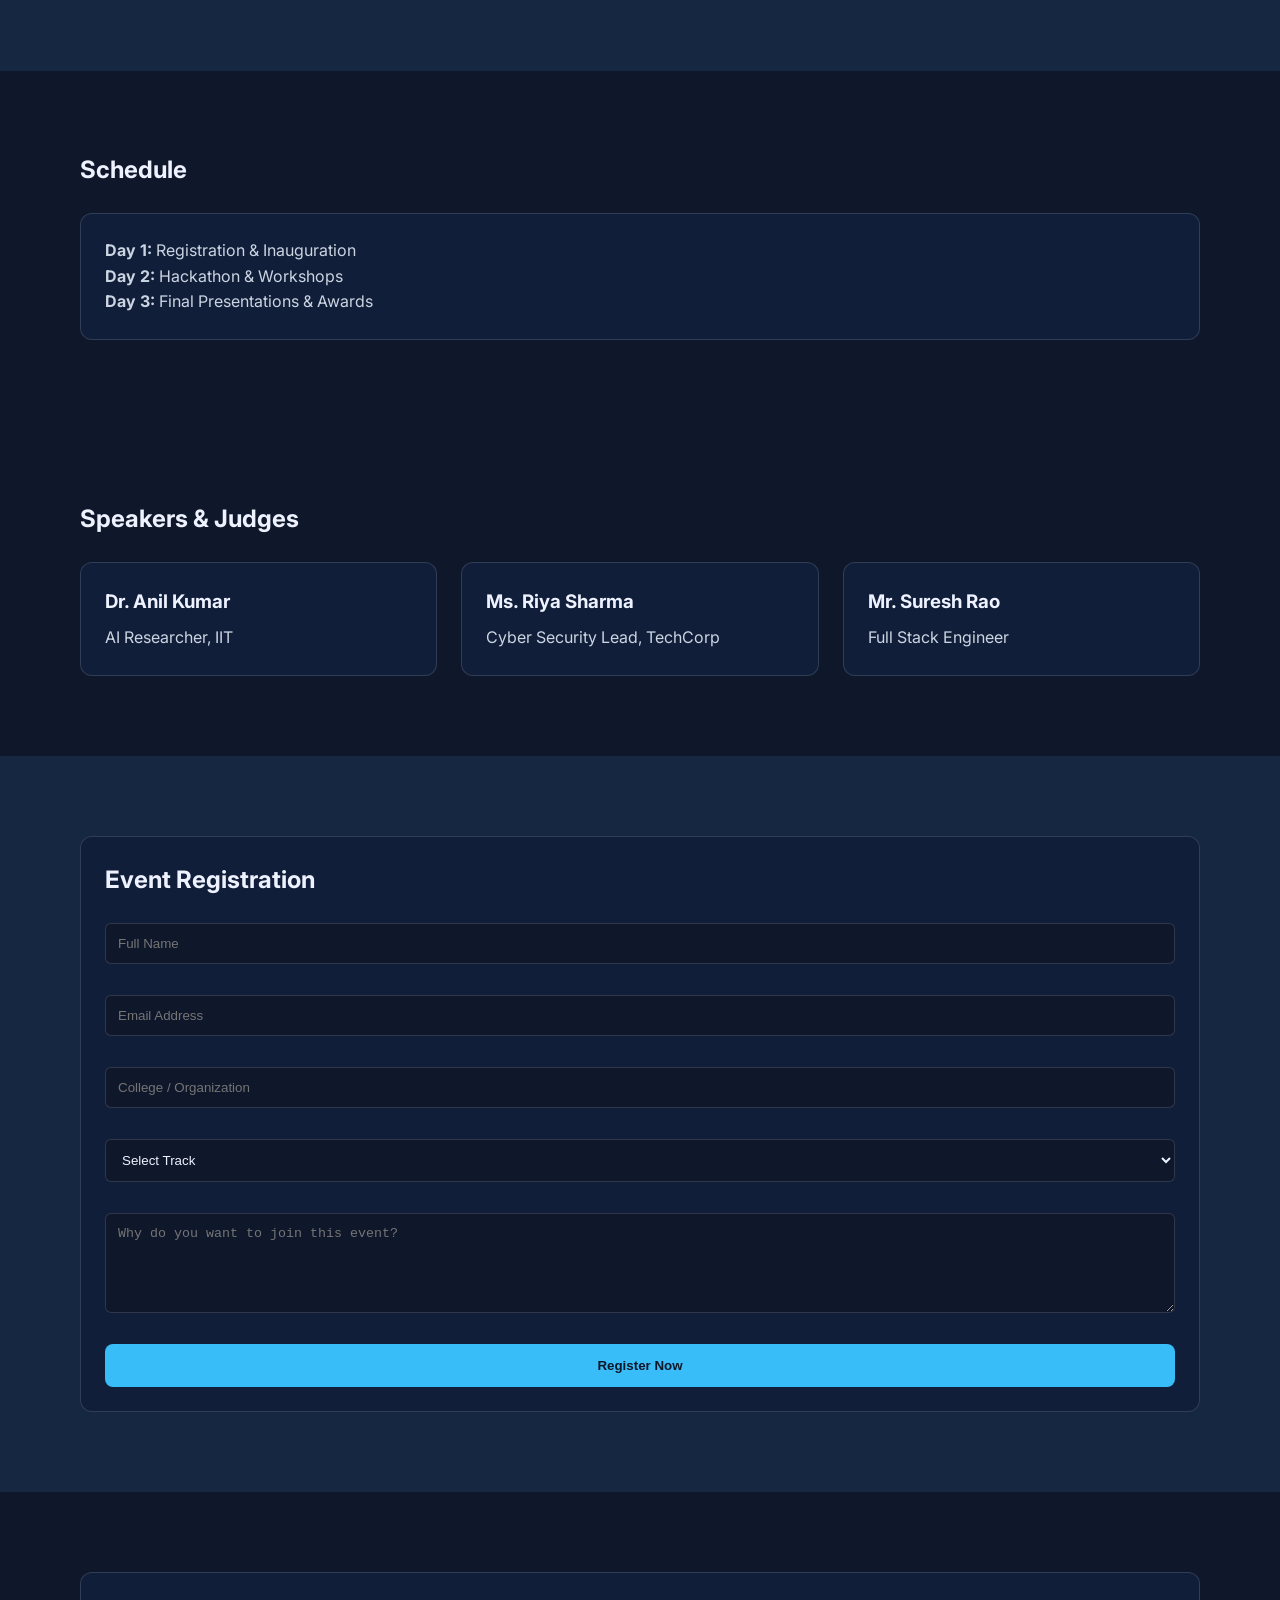
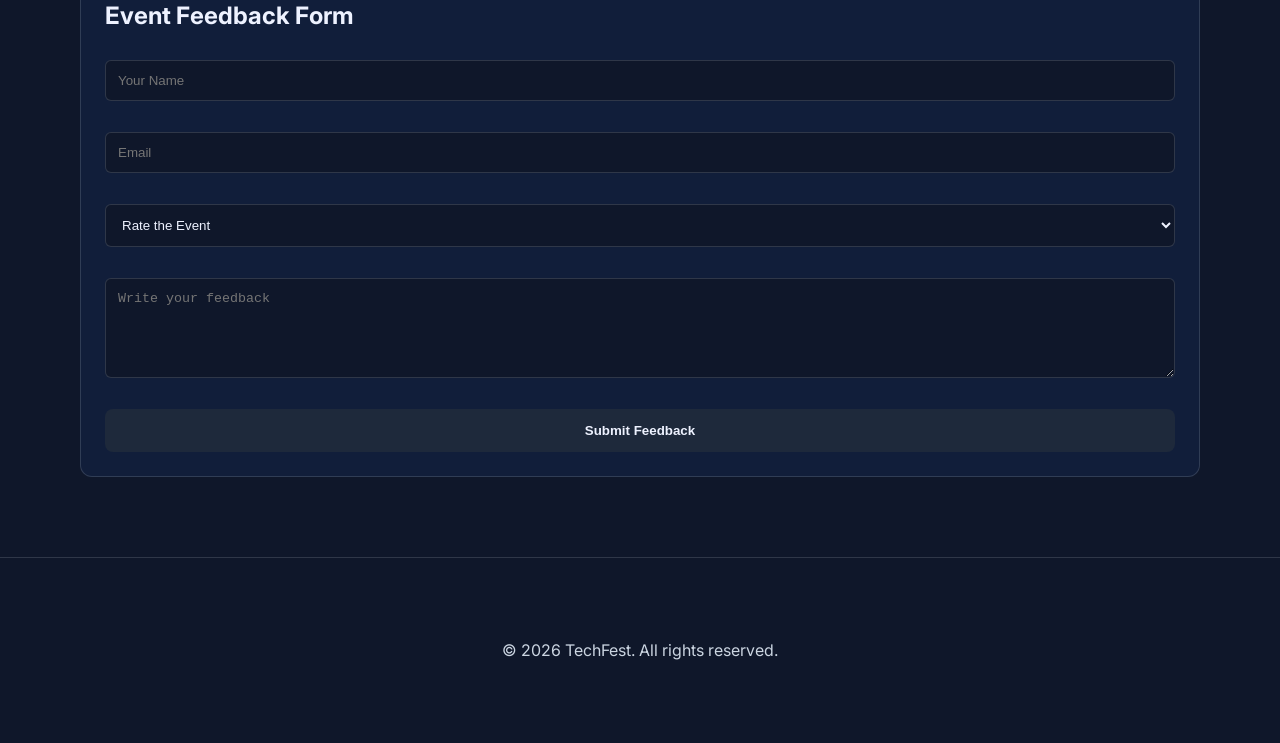
==== commit 40c33665: "updated css" ====
--- a/HomePage.html
+++ b/HomePage.html
@@ -1,97 +1,214 @@
 <!DOCTYPE html>
-<html>
+<html lang="en">
 <head>
-<title>College Event Management</title>
-<link rel="stylesheet" href="style.css">
+<meta charset="UTF-8">
+<meta name="viewport" content="width=device-width, initial-scale=1.0">
+
+<title>TechFest 2026</title>
+
+<link href="https://fonts.googleapis.com/css2?family=Inter:wght@400;600;700&display=swap" rel="stylesheet">
+
+<link rel="stylesheet" href="styles.css">
+
 </head>
 
 <body>
 
-<header>
-<h1>College Event Portal</h1>
-
-<nav>
-<a href="#">Home</a>
-<a href="#">Events</a>
-<a href="#">Register</a>
-<a href="#">Login</a>
-<a href="#">Contact</a>
+<nav class="navbar">
+<div class="logo">TechFest 2026</div>
+
+<div class="nav-links">
+<a href="#about" class="active">About</a>
+<a href="#tracks">Tracks</a>
+<a href="#schedule">Schedule</a>
+<a href="#speakers">Speakers</a>
+<a href="#register">Register</a>
+<a href="#feedback">Feedback</a>
+</div>
 </nav>
+
+
+<header class="hero">
+
+<div class="hero-content">
+<h1>Innovate. Build. Compete.</h1>
+
+<p>A national-level tech fest for developers, designers, and innovators.</p>
+
+<a href="#register" class="btn-primary">Join Now</a>
+
+</div>
+
 </header>
 
 
-<section class="hero">
-
-<h2>Discover College Events</h2>
-<p>Stay updated with workshops, hackathons, cultural fests and seminars.</p>
-
-<button>Explore Events</button>
-
-</section>
-
-
-<section class="events">
-
-<h2>Upcoming Events</h2>
-
-<div class="event-container">
-
-<div class="event-card">
-<h3>Hackathon 2026</h3>
-<p>Date: May 10</p>
-<p>Venue: Auditorium</p>
-<button>View Details</button>
-</div>
-
-<div class="event-card">
-<h3>Cultural Fest</h3>
-<p>Date: May 15</p>
-<p>Venue: Open Ground</p>
-<button>View Details</button>
-</div>
-
-<div class="event-card">
-<h3>AI Workshop</h3>
-<p>Date: May 20</p>
-<p>Venue: Lab 3</p>
-<button>View Details</button>
-</div>
-
-</div>
-
-</section>
-
-
-<section class="register">
+
+<section id="about" class="section">
+
+<div class="card">
+
+<h2>About the Event</h2>
+
+<p>
+TechFest 2026 is a three-day festival bringing students, professionals, and startups together to compete, collaborate, and innovate.
+</p>
+
+</div>
+
+</section>
+
+
+
+<section id="tracks" class="section section-accent">
+
+<h2>Event Tracks</h2>
+
+<div class="grid">
+
+<div class="card">
+<h3>AI & Machine Learning</h3>
+<p>Build intelligent systems that solve real problems.</p>
+<a class="btn-secondary" href="#">Learn More</a>
+</div>
+
+<div class="card">
+<h3>Cyber Security</h3>
+<p>Defend systems and explore ethical hacking.</p>
+<a class="btn-secondary" href="#">Learn More</a>
+</div>
+
+<div class="card">
+<h3>Web Development</h3>
+<p>Create fast, modern, and scalable web apps.</p>
+<a class="btn-secondary" href="#">Learn More</a>
+</div>
+
+<div class="card">
+<h3>Open Innovation</h3>
+<p>No limits. Build whatever the future needs.</p>
+<a class="btn-secondary" href="#">Learn More</a>
+</div>
+
+</div>
+
+</section>
+
+
+
+<section id="schedule" class="section">
+
+<h2>Schedule</h2>
+
+<div class="card">
+
+<p><strong>Day 1:</strong> Registration & Inauguration</p>
+<p><strong>Day 2:</strong> Hackathon & Workshops</p>
+<p><strong>Day 3:</strong> Final Presentations & Awards</p>
+
+</div>
+
+</section>
+
+
+
+<section id="speakers" class="section">
+
+<h2>Speakers & Judges</h2>
+
+<div class="grid">
+
+<div class="card">
+<h3>Dr. Anil Kumar</h3>
+<p>AI Researcher, IIT</p>
+</div>
+
+<div class="card">
+<h3>Ms. Riya Sharma</h3>
+<p>Cyber Security Lead, TechCorp</p>
+</div>
+
+<div class="card">
+<h3>Mr. Suresh Rao</h3>
+<p>Full Stack Engineer</p>
+</div>
+
+</div>
+
+</section>
+
+
+
+<section id="register" class="section section-accent">
+
+<div class="card">
 
 <h2>Event Registration</h2>
 
 <form>
 
-<input type="text" placeholder="Enter Name">
-<input type="email" placeholder="Enter Email">
+<input type="text" placeholder="Full Name">
+
+<input type="email" placeholder="Email Address">
+
+<input type="text" placeholder="College / Organization">
 
 <select>
-<option>Select Event</option>
-<option>Hackathon</option>
-<option>Cultural Fest</option>
-<option>AI Workshop</option>
+<option>Select Track</option>
+<option>AI & Machine Learning</option>
+<option>Cyber Security</option>
+<option>Web Development</option>
 </select>
 
-<button>Register</button>
+<textarea placeholder="Why do you want to join this event?"></textarea>
+
+<button class="btn-primary">Register Now</button>
 
 </form>
 
-</section>
-
-
-<footer>
-
-<p>College Event Management Portal</p>
-<p>Email: events@college.edu</p>
+</div>
+
+</section>
+
+
+
+<section id="feedback" class="section">
+
+<div class="card">
+
+<h2>Event Feedback Form</h2>
+
+<form>
+
+<input type="text" placeholder="Your Name">
+
+<input type="email" placeholder="Email">
+
+<select>
+<option>Rate the Event</option>
+<option>Excellent</option>
+<option>Good</option>
+<option>Average</option>
+<option>Poor</option>
+</select>
+
+<textarea placeholder="Write your feedback"></textarea>
+
+<button class="btn-secondary">Submit Feedback</button>
+
+</form>
+
+</div>
+
+</section>
+
+
+
+<footer class="section">
+
+<p>© 2026 TechFest. All rights reserved.</p>
 
 </footer>
 
-
 </body>
+
 </html>
--- a/styles.css
+++ b/styles.css
@@ -0,0 +1,324 @@
+/* =========================
+   ROOT COLOR SYSTEM
+   ========================= */
+:root {
+  /* Backgrounds */
+  --bg-primary: #0f172a;
+  --bg-secondary: #111e3a;
+  --bg-accent: #152741;
+
+  /* Text */
+  --text-primary: #eef2ff;
+  --text-secondary: #cbd5e1;
+  --text-inverse: #fbbf24;
+
+  /* Accents */
+  --accent-primary: #38bdf8;
+  --accent-secondary: #60a5fa;
+  --accent-dark: #1e3a8a;
+
+  /* Success */
+  --success: #22c55e;
+
+  /* Navbar */
+  --nav-bg: #0f172a;
+  --active-link: #38bdf8;
+  --hover-link: #60a5fa;
+
+  /* Buttons */
+  --btn-bgprimary: #38bdf8;
+  --btn-bgsecondary: #1e293b;
+  --btn-textprimary: #0f172a;
+  --btn-textsecondary: #eef2ff;
+  --btn-hoverprimary: #0ea5e9;
+  --btn-hoverbgsecondary: #2563eb;
+  --btn-hovertextsecondary: #eef2ff;
+
+  /* Borders */
+  --border-default: rgba(226, 232, 240, 0.15);
+}
+
+/* =========================
+   GLOBAL RESET & BASE
+   ========================= */
+* {
+  margin: 0;
+  padding: 0;
+  box-sizing: border-box;
+}
+
+body {
+  font-family: 'Inter', sans-serif;
+  background-color: var(--bg-primary);
+  color: var(--text-primary);
+  line-height: 1.6;
+}
+
+/* =========================
+   LINKS
+   ========================= */
+a {
+  color: var(--accent-primary);
+  text-decoration: none;
+}
+
+a:hover {
+  color: var(--hover-link);
+}
+
+/* =========================
+   NAVBAR
+   ========================= */
+.navbar {
+  display: flex;
+  justify-content: space-between;
+  align-items: center;
+  background-color: var(--nav-bg);
+  padding: 16px 48px;
+  position: sticky;
+  top: 0;
+  z-index: 100;
+}
+
+.navbar a {
+  margin-left: 24px;
+  font-weight: 600;
+}
+
+.navbar a.active {
+  color: var(--active-link);
+}
+
+/* =========================
+   LAYOUT HELPERS
+   ========================= */
+.section {
+  padding: 80px;
+}
+
+.section-accent {
+  background-color: var(--bg-accent);
+}
+
+.grid {
+  display: grid;
+  grid-template-columns: repeat(auto-fit, minmax(220px, 1fr));
+  gap: 24px;
+}
+
+/* =========================
+   HERO
+   ========================= */
+.hero {
+  min-height: 100vh;
+  padding: 40px 80px;
+  background: linear-gradient(
+    to bottom,
+    var(--bg-secondary),
+    var(--bg-primary)
+  );
+}
+
+.hero-content {
+  margin-top: 120px;
+  max-width: 600px;
+}
+
+.hero-content h1 {
+  font-size: 3rem;
+  margin-bottom: 16px;
+}
+
+.hero-content p {
+  color: var(--text-secondary);
+  margin-bottom: 32px;
+}
+
+/* =========================
+   BUTTONS
+   ========================= */
+.btn-primary {
+  display: inline-block;
+  background-color: var(--btn-bgprimary);
+  color: var(--btn-textprimary);
+  border: none;
+  padding: 14px 28px;
+  border-radius: 8px;
+  font-weight: 600;
+  cursor: pointer;
+  transition: all 0.3s ease;
+}
+
+.btn-primary:hover {
+  background-color: var(--btn-hoverprimary);
+}
+
+.btn-secondary {
+  display: inline-block;
+  background-color: var(--btn-bgsecondary);
+  color: var(--btn-textsecondary);
+  border: none;
+  padding: 14px 28px;
+  border-radius: 8px;
+  font-weight: 600;
+  cursor: pointer;
+  transition: all 0.3s ease;
+}
+
+.btn-secondary:hover {
+  background-color: var(--btn-hoverbgsecondary);
+  color: var(--btn-hovertextsecondary);
+}
+
+/* =========================
+   CARDS
+   ========================= */
+.card {
+  background-color: var(--bg-secondary);
+  border: 1px solid var(--border-default);
+  border-radius: 12px;
+  padding: 24px;
+}
+
+/* =========================
+   TYPOGRAPHY
+   ========================= */
+h1, h2, h3 {
+  color: var(--text-primary);
+}
+
+h2 {
+  margin-bottom: 24px;
+}
+
+h3 {
+  margin-bottom: 8px;
+}
+
+p {
+  color: var(--text-secondary);
+}
+
+.highlight {
+  color: var(--accent-primary);
+}
+
+.success-text {
+  color: var(--success);
+}
+
+/* =========================
+   FORMS
+   ========================= */
+input,
+textarea,
+select {
+  width: 100%;
+  background-color: var(--bg-primary);
+  color: var(--text-primary);
+  border: 1px solid var(--border-default);
+  padding: 12px;
+  border-radius: 6px;
+  margin-bottom: 16px;
+}
+
+input:focus,
+textarea:focus,
+select:focus {
+  outline: none;
+  border-color: var(--accent-primary);
+}
+
+/* =========================
+   FOOTER
+   ========================= */
+footer {
+  text-align: center;
+  border-top: 1px solid var(--border-default);
+  padding: 24px 0;
+}
+
+footer p {
+  color: var(--text-secondary);
+}
+
+/* =========================
+   RESPONSIVE
+   ========================= */
+@media (max-width: 768px) {
+  .section {
+    padding: 48px 24px;
+  }
+
+  .hero {
+    padding: 32px 24px;
+  }
+
+  .hero-content h1 {
+    font-size: 2.2rem;
+  }
+
+  .navbar {
+    flex-direction: column;
+    align-items: flex-start;
+  }
+
+  .navbar a {
+    margin-left: 0;
+    margin-top: 12px;
+  }
+}
+/* CARD HOVER EFFECT */
+
+.card:hover{
+transform: translateY(-5px);
+box-shadow: 0 10px 30px rgba(0,0,0,0.3);
+transition: 0.3s;
+}
+
+
+/* BUTTON HOVER ANIMATION */
+
+.btn-primary:hover{
+transform: scale(1.05);
+}
+
+
+.btn-secondary:hover{
+transform: scale(1.05);
+}
+
+
+/* FORM LAYOUT */
+
+form{
+display:flex;
+flex-direction:column;
+gap:15px;
+}
+
+
+/* TEXTAREA */
+
+textarea{
+min-height:100px;
+resize:vertical;
+}
+
+
+/* INPUT HOVER */
+
+input:hover,
+select:hover,
+textarea:hover{
+border-color: var(--accent-secondary);
+}
+
+
+/* FOCUS EFFECT */
+
+input:focus,
+select:focus,
+textarea:focus{
+box-shadow:0 0 6px var(--accent-primary);
+}
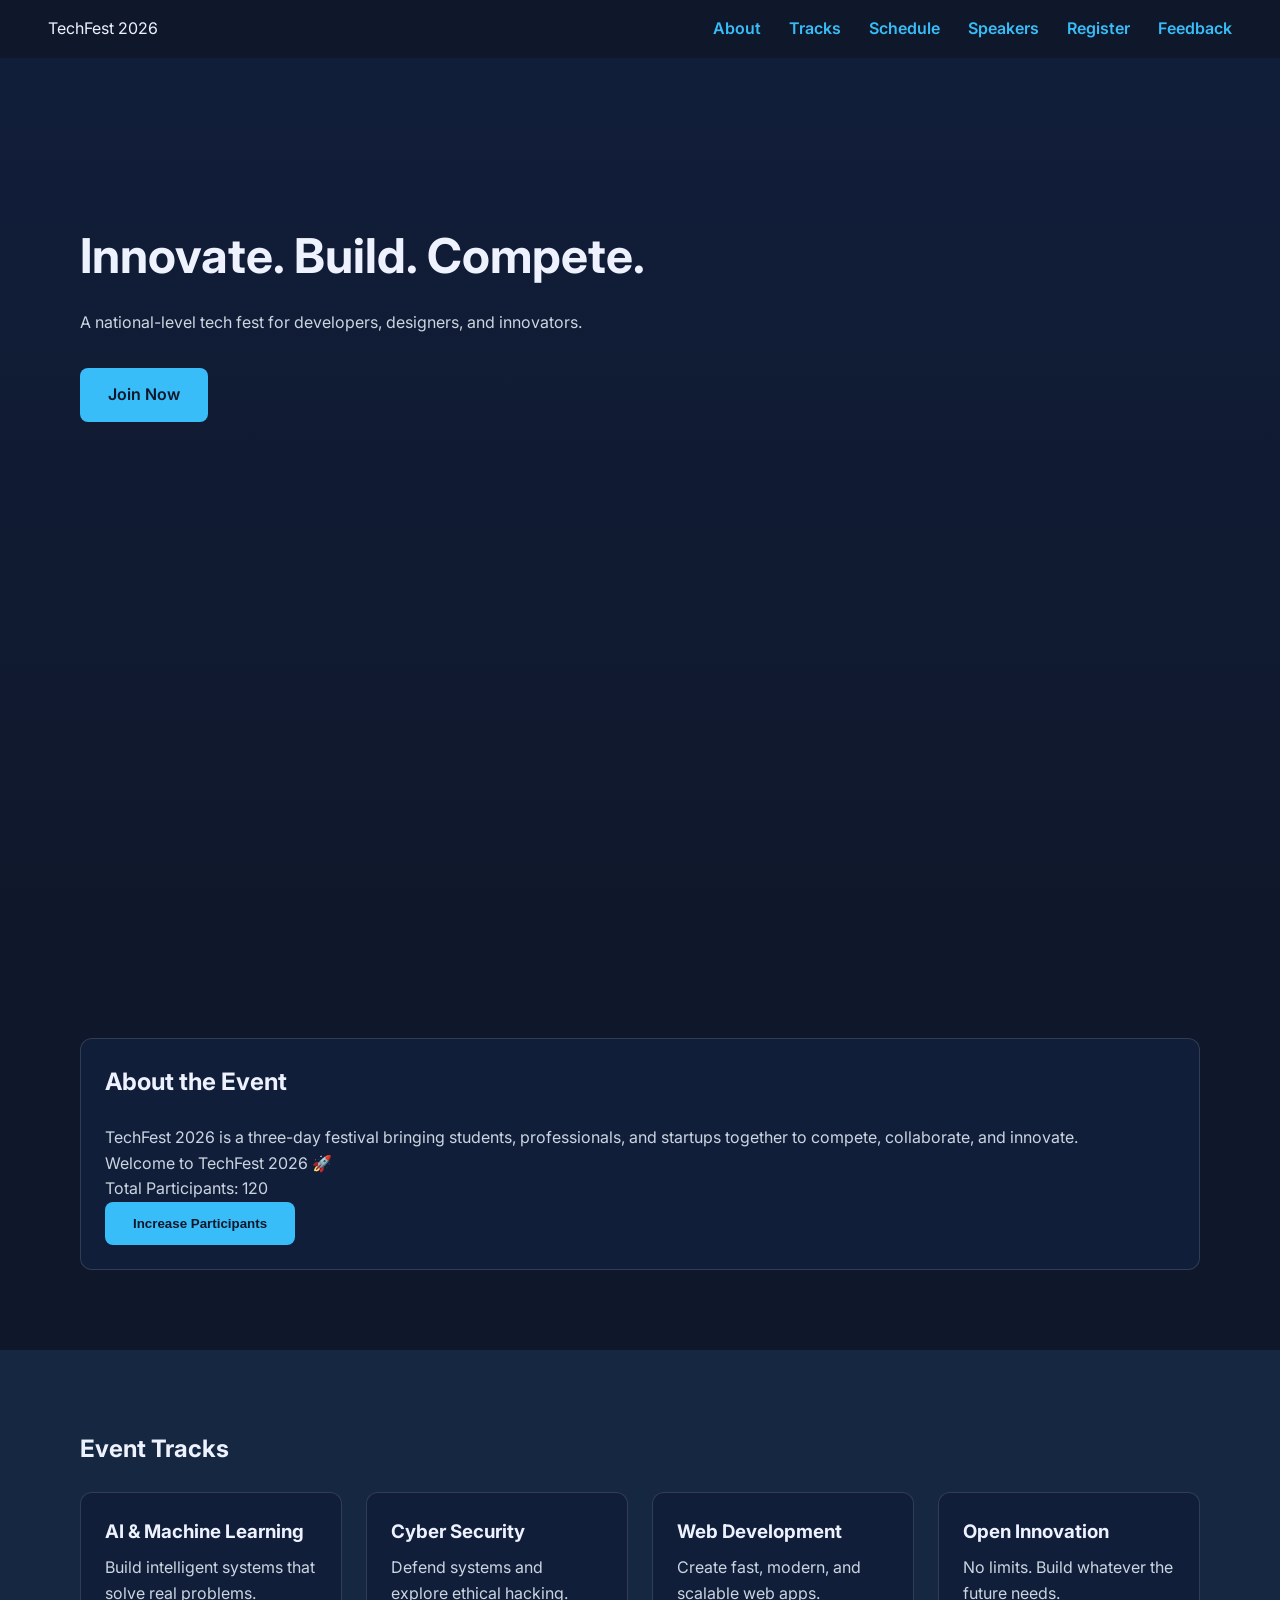
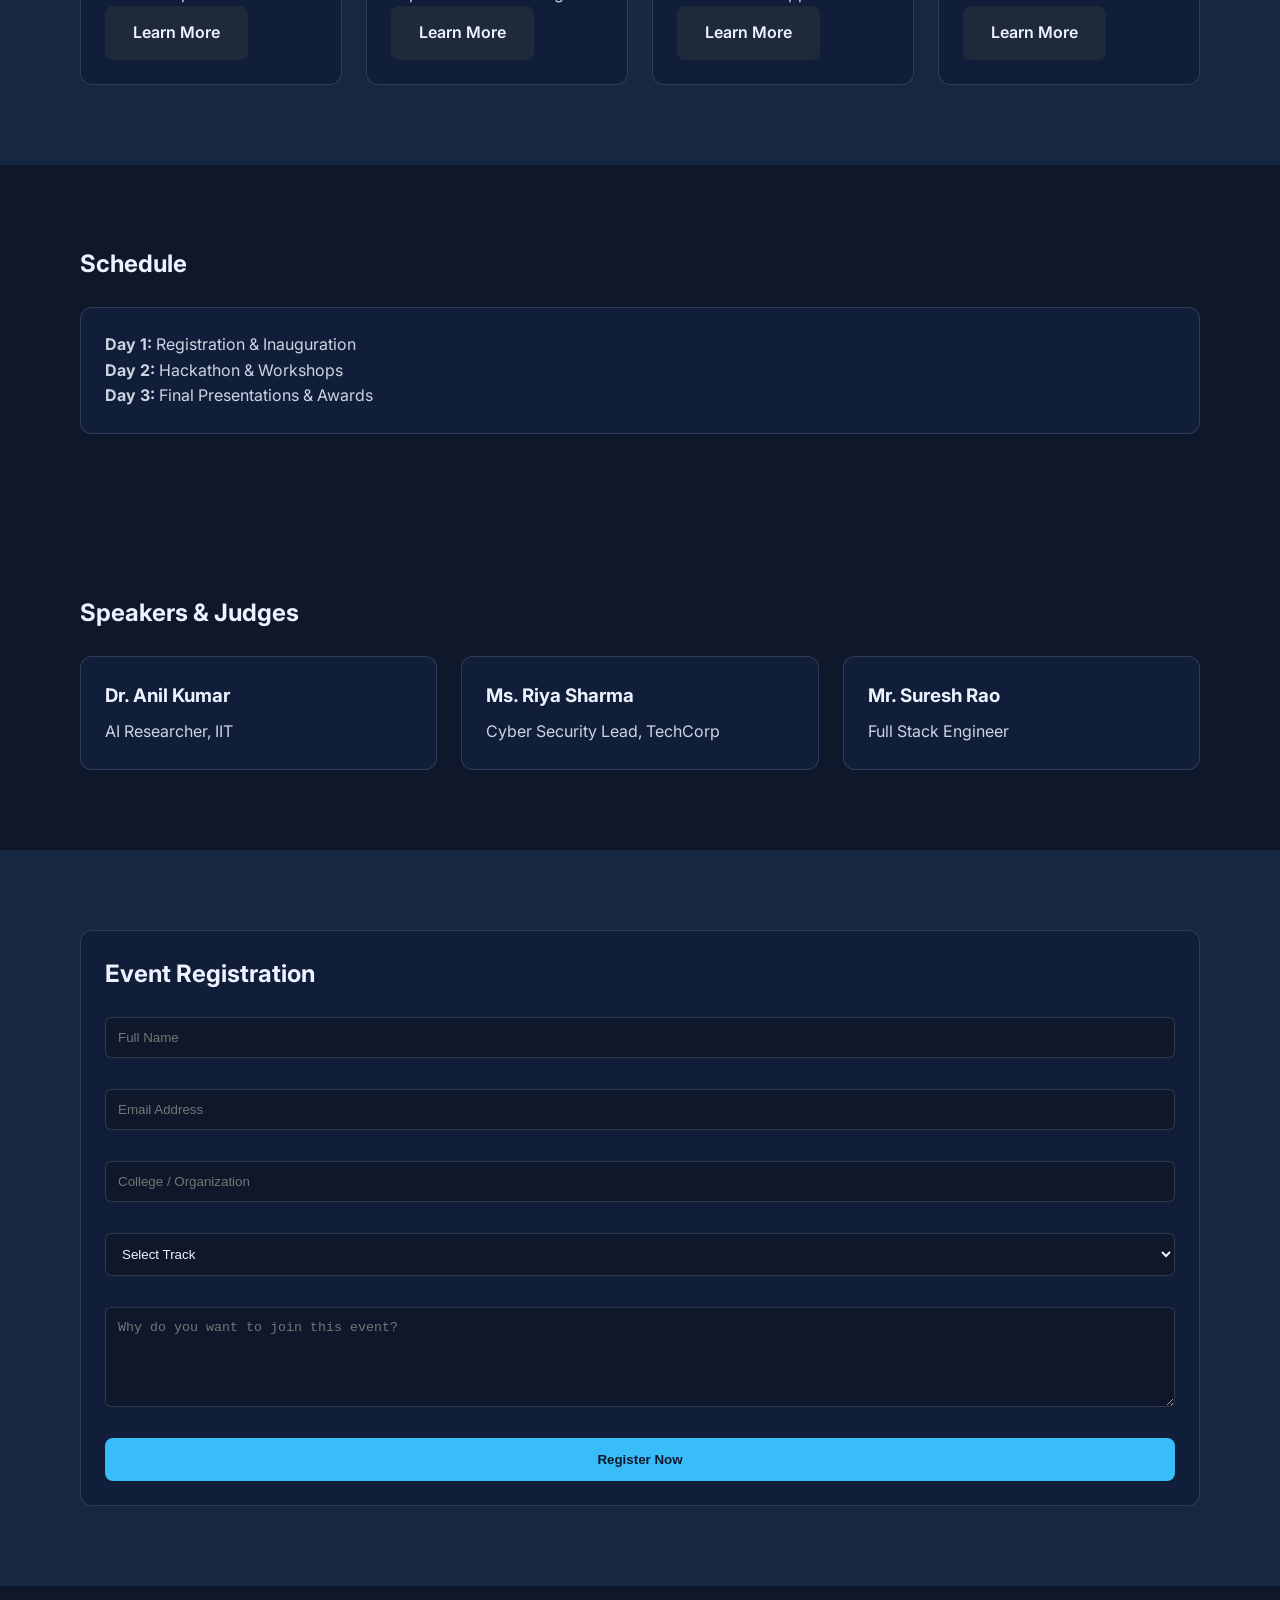
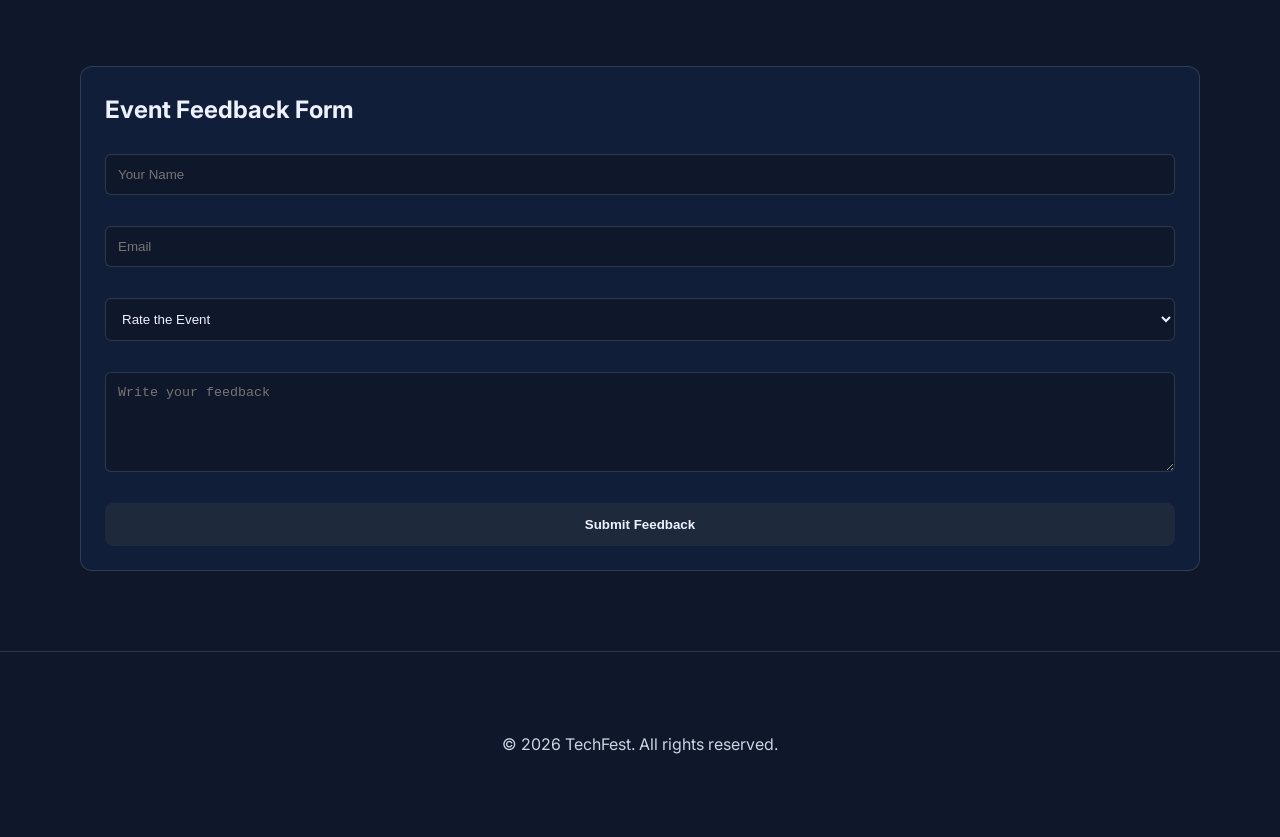
==== commit 4534e2b4: "javascript functions added" ====
--- a/HomePage.html
+++ b/HomePage.html
@@ -52,7 +52,12 @@
 <p>
 TechFest 2026 is a three-day festival bringing students, professionals, and startups together to compete, collaborate, and innovate.
 </p>
-
+<p id="eventMessage"></p>
+<p>Total Participants: <span id="participantCount"></span></p>
+
+<button class="btn-primary" id="updateCountBtn">
+Increase Participants
+</button>
 </div>
 
 </section>
@@ -208,7 +213,7 @@
 <p>© 2026 TechFest. All rights reserved.</p>
 
 </footer>
-
+<script src="script.js"></script>
 </body>
 
 </html>
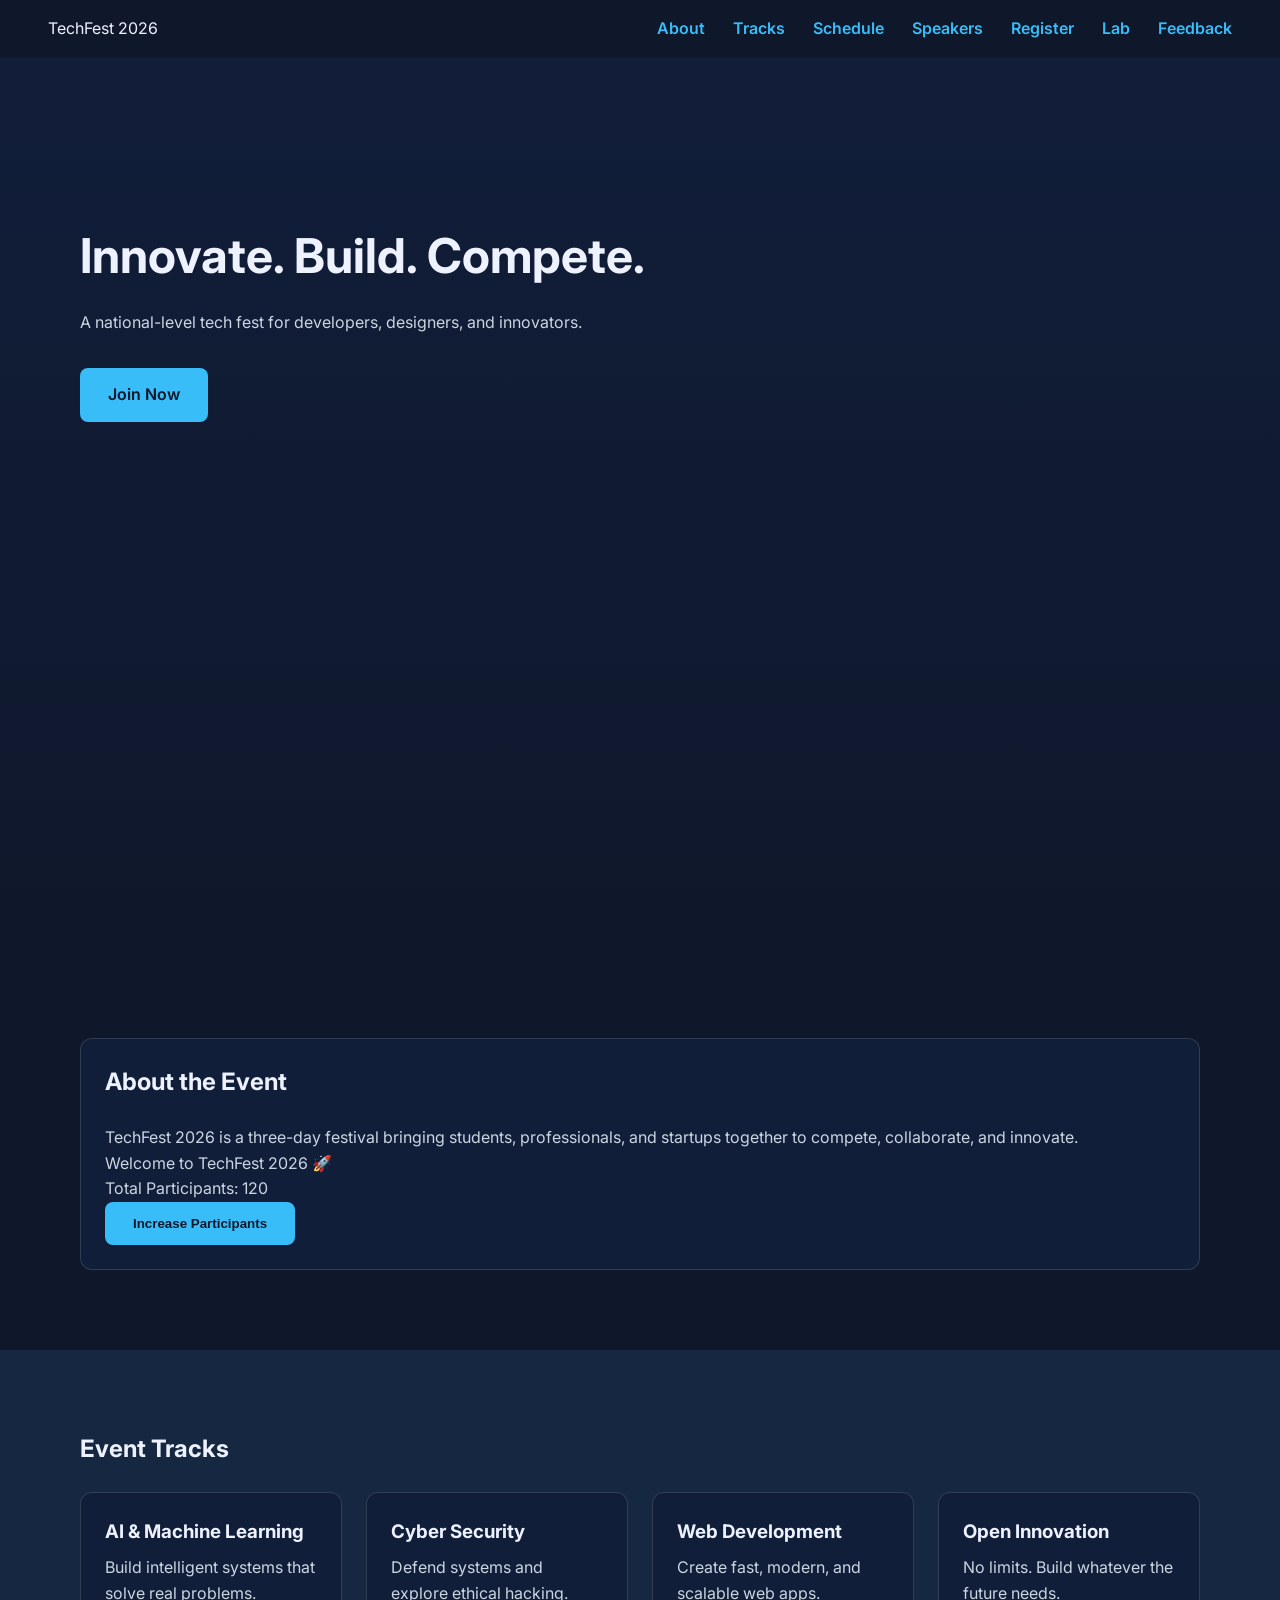
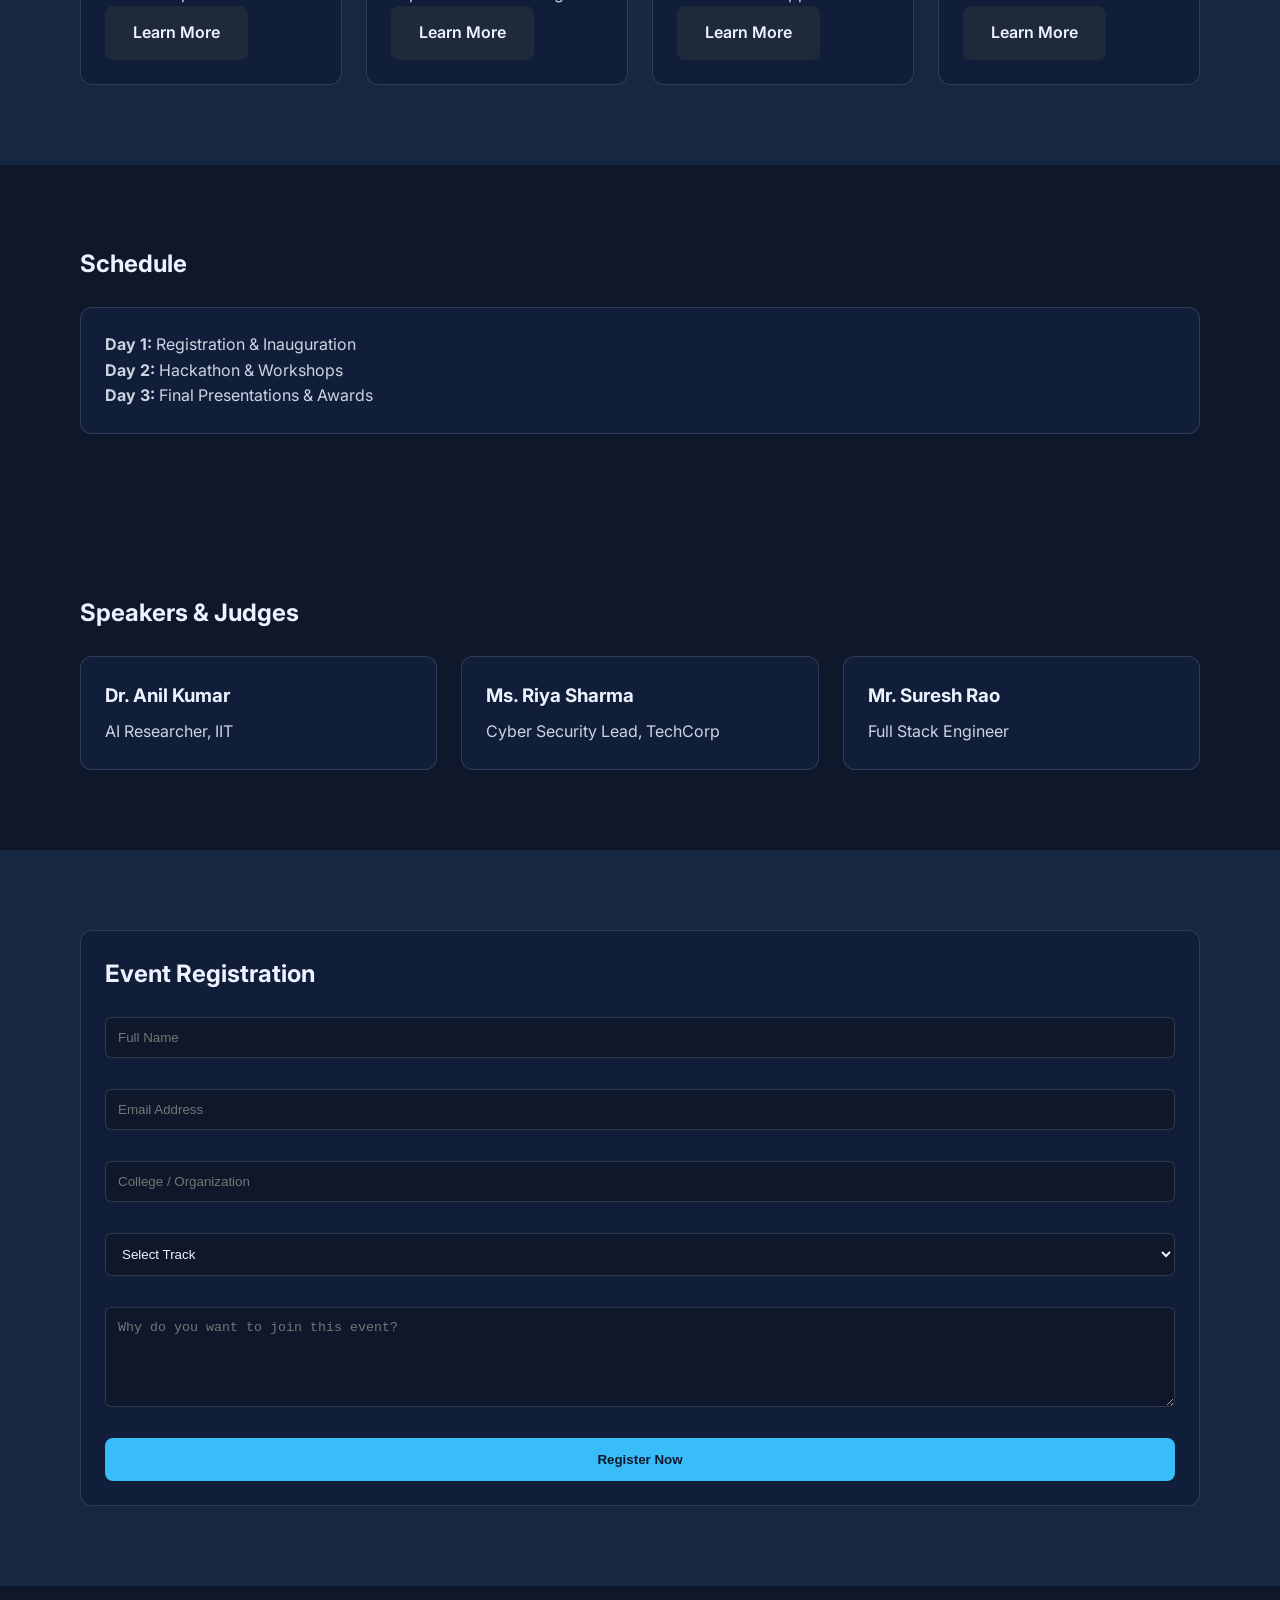
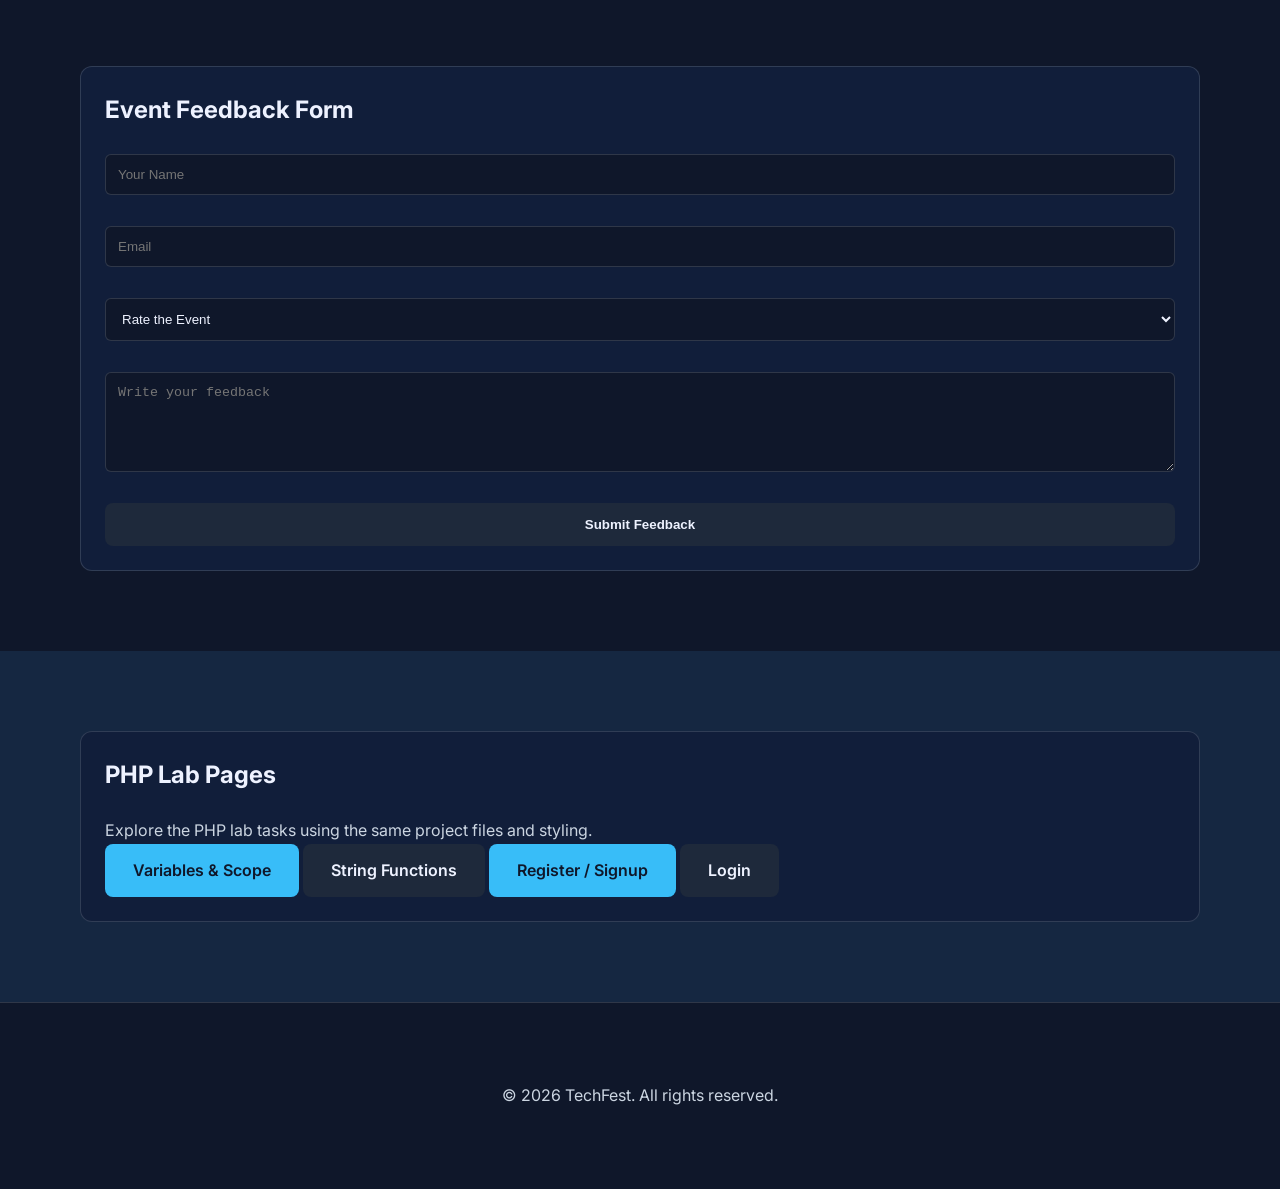
==== commit fe0c058d: "php variables ans string functions" ====
--- a/HomePage.html
+++ b/HomePage.html
@@ -23,6 +23,7 @@
 <a href="#schedule">Schedule</a>
 <a href="#speakers">Speakers</a>
 <a href="#register">Register</a>
+<a href="#lab">Lab</a>
 <a href="#feedback">Feedback</a>
 </div>
 </nav>
@@ -208,6 +209,25 @@
 
 
 
+<section id="lab" class="section section-accent">
+
+<div class="card">
+
+<h2>PHP Lab Pages</h2>
+
+<p>Explore the PHP lab tasks using the same project files and styling.</p>
+
+<p>
+<a href="variables_scope.php" class="btn-primary">Variables & Scope</a>
+<a href="string_functions.php" class="btn-secondary">String Functions</a>
+<a href="mongodb.php?action=signup" class="btn-primary">Register / Signup</a>
+<a href="mongodb.php?action=login" class="btn-secondary">Login</a>
+</p>
+
+</div>
+
+</section>
+
 <footer class="section">
 
 <p>© 2026 TechFest. All rights reserved.</p>
